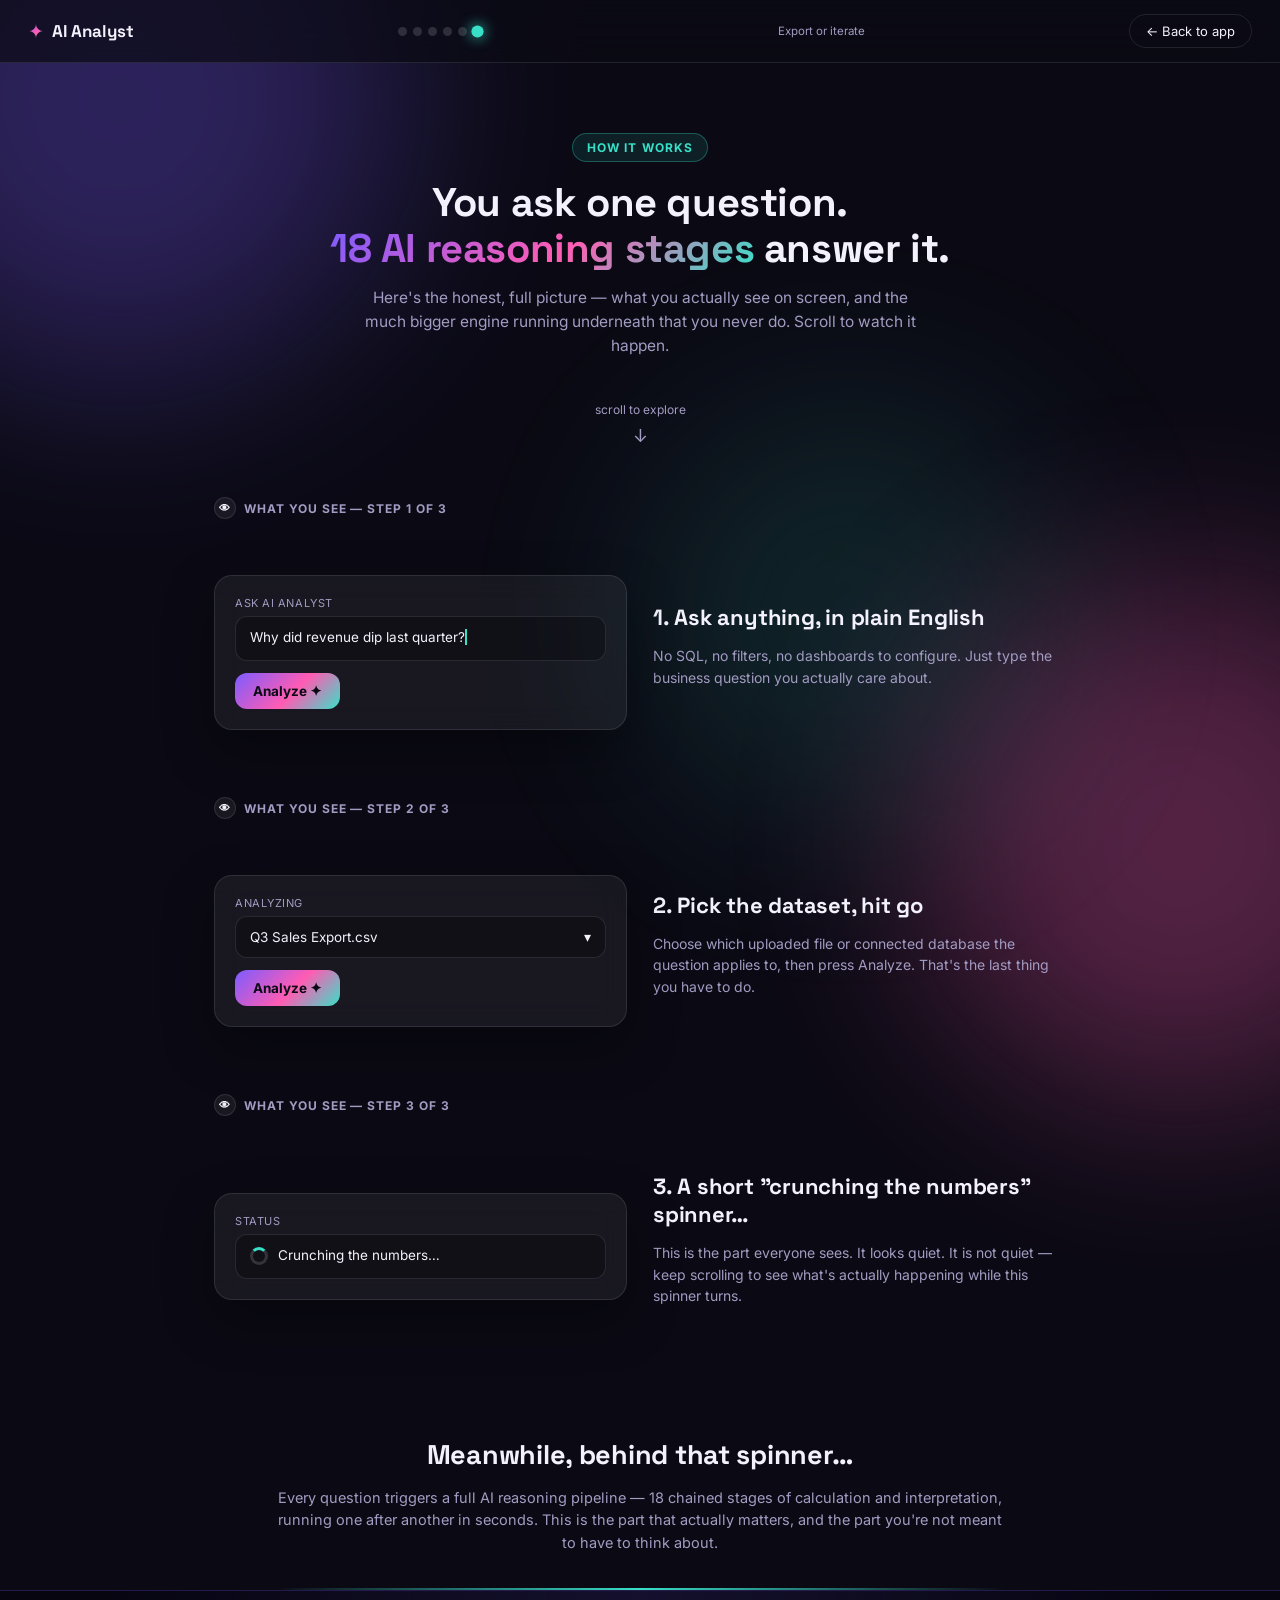
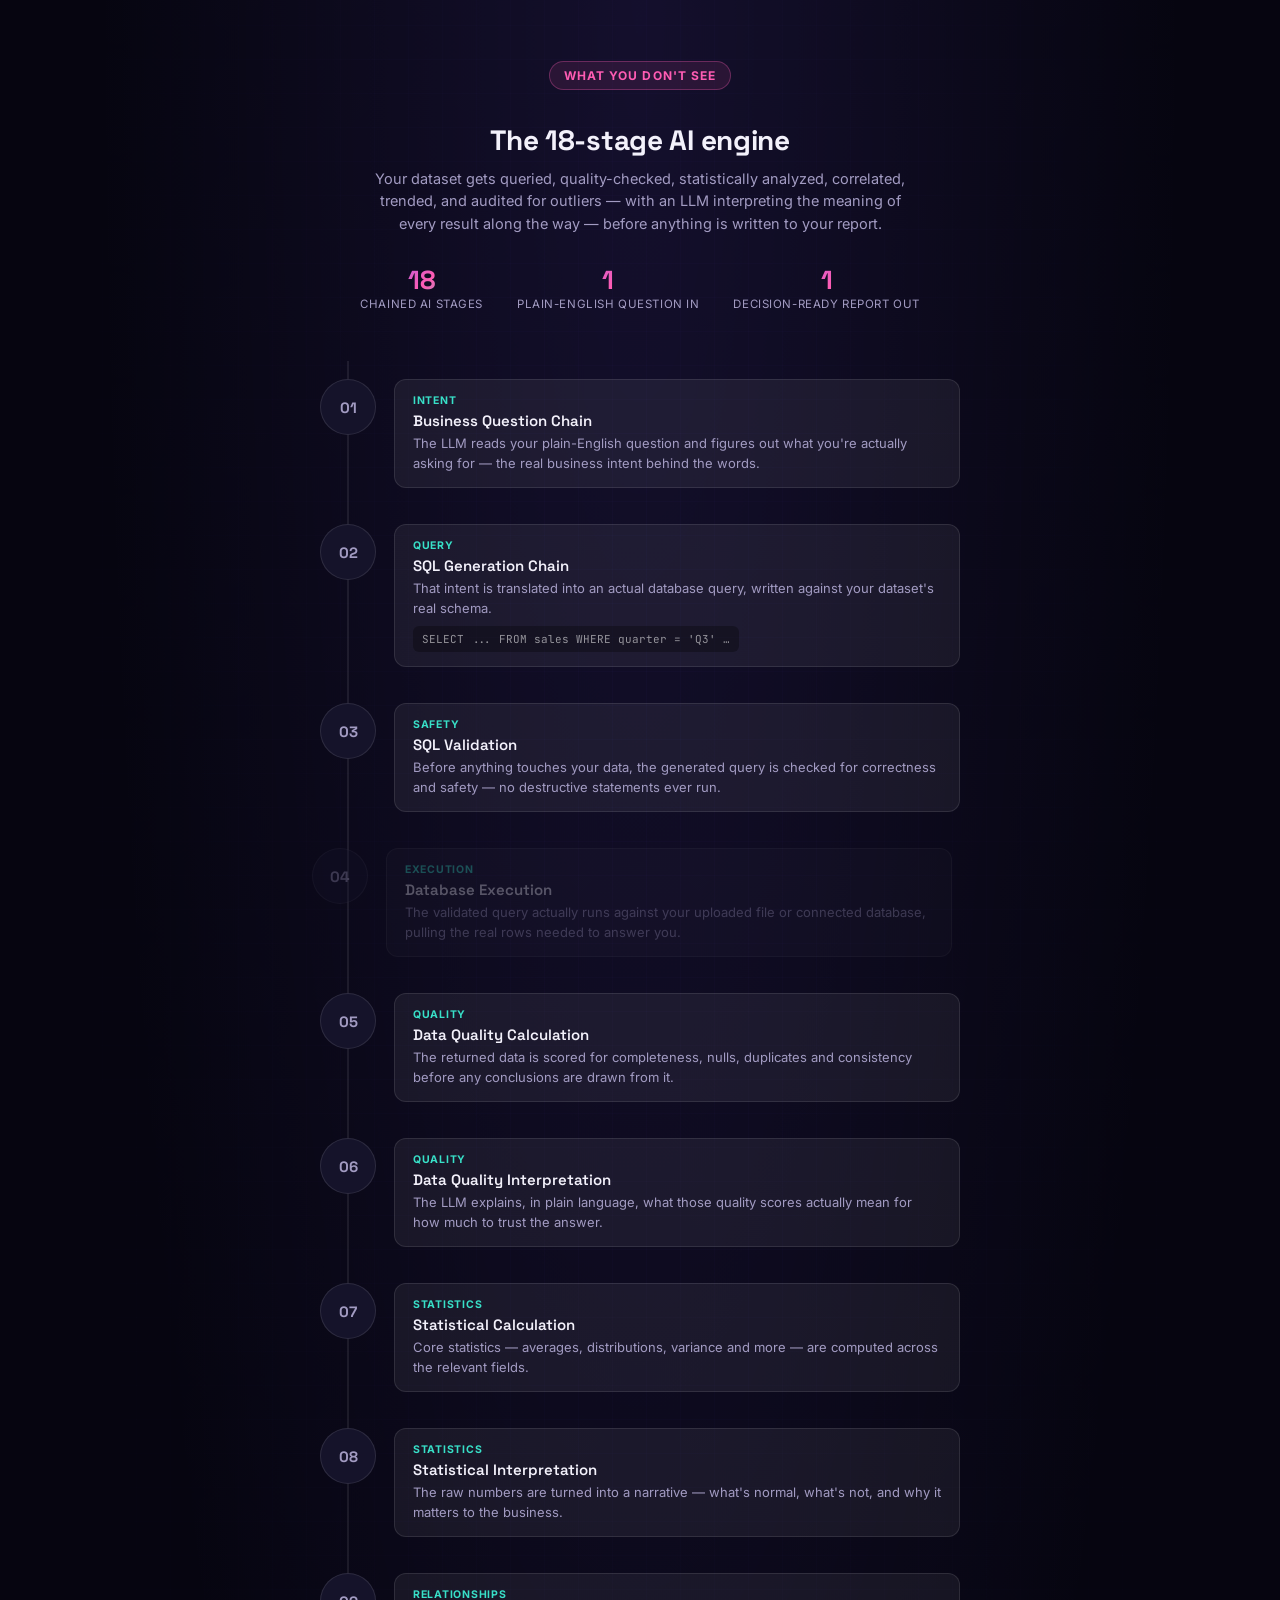
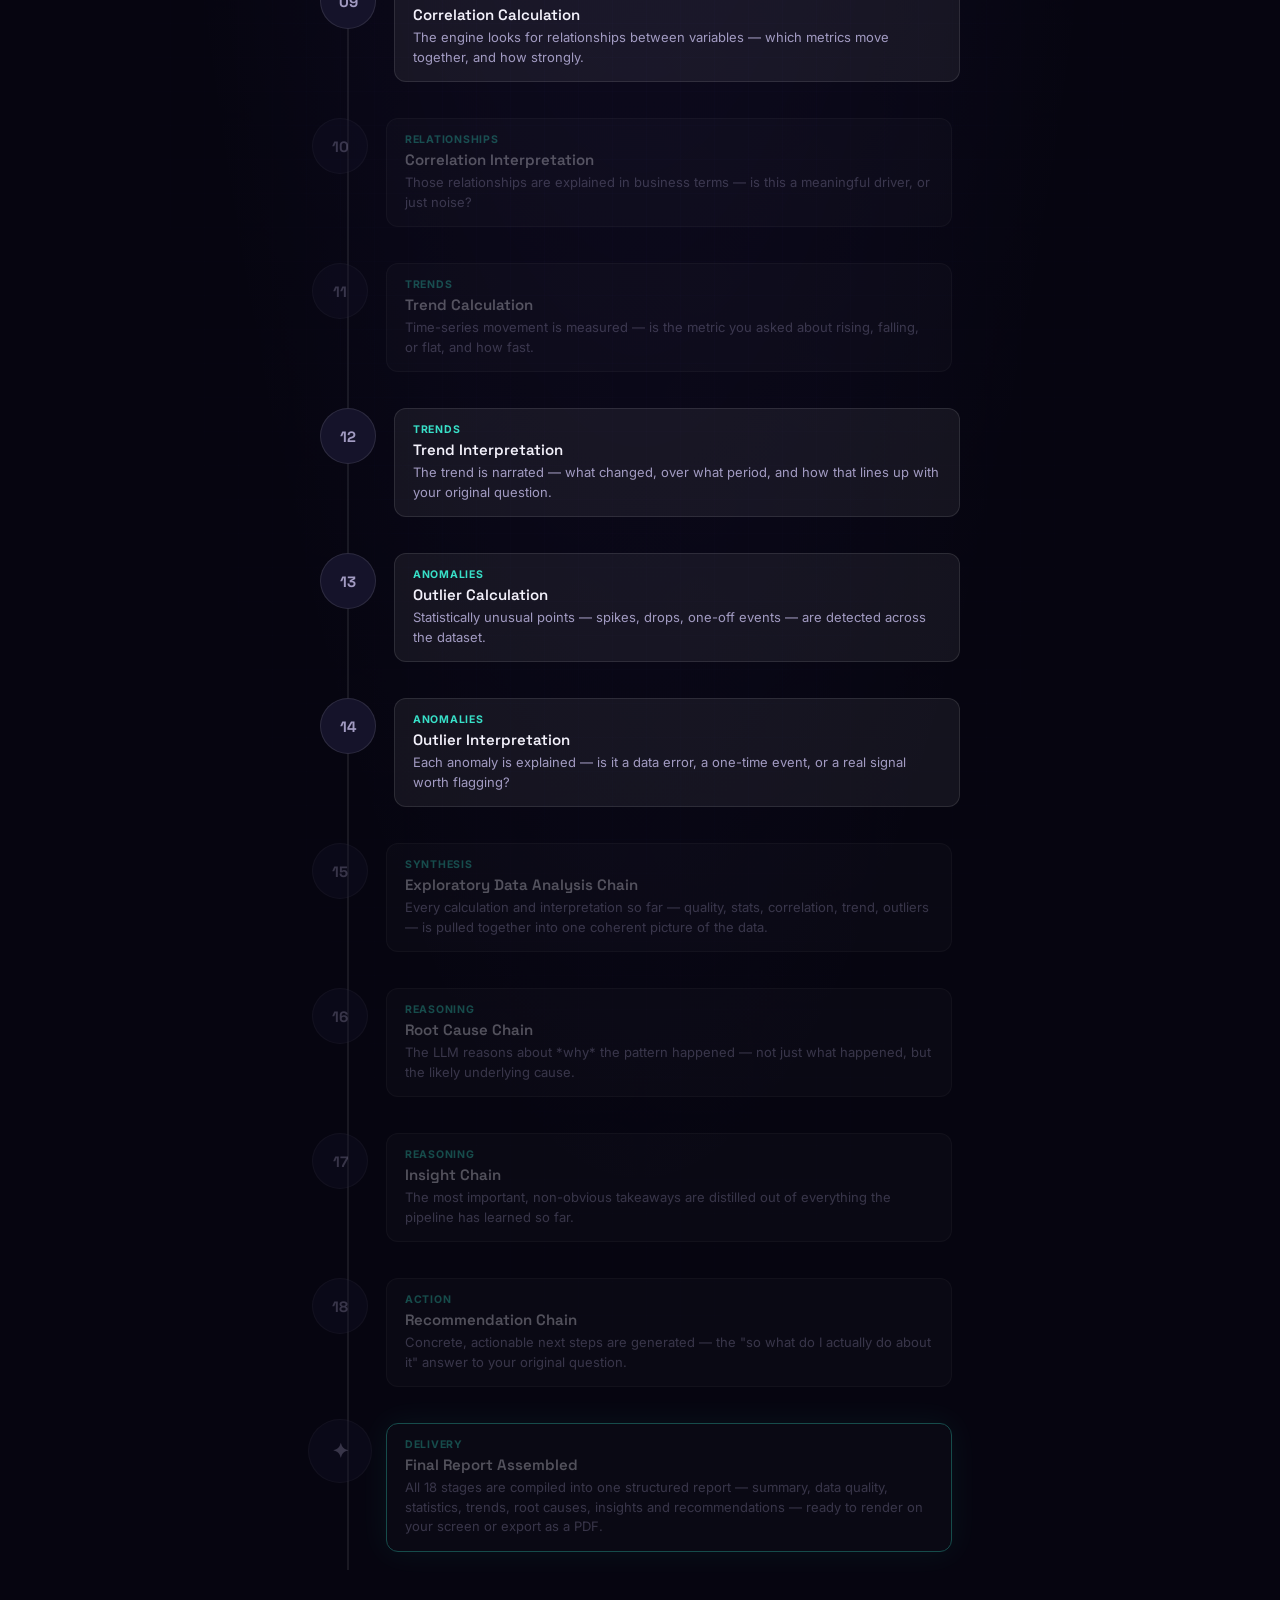
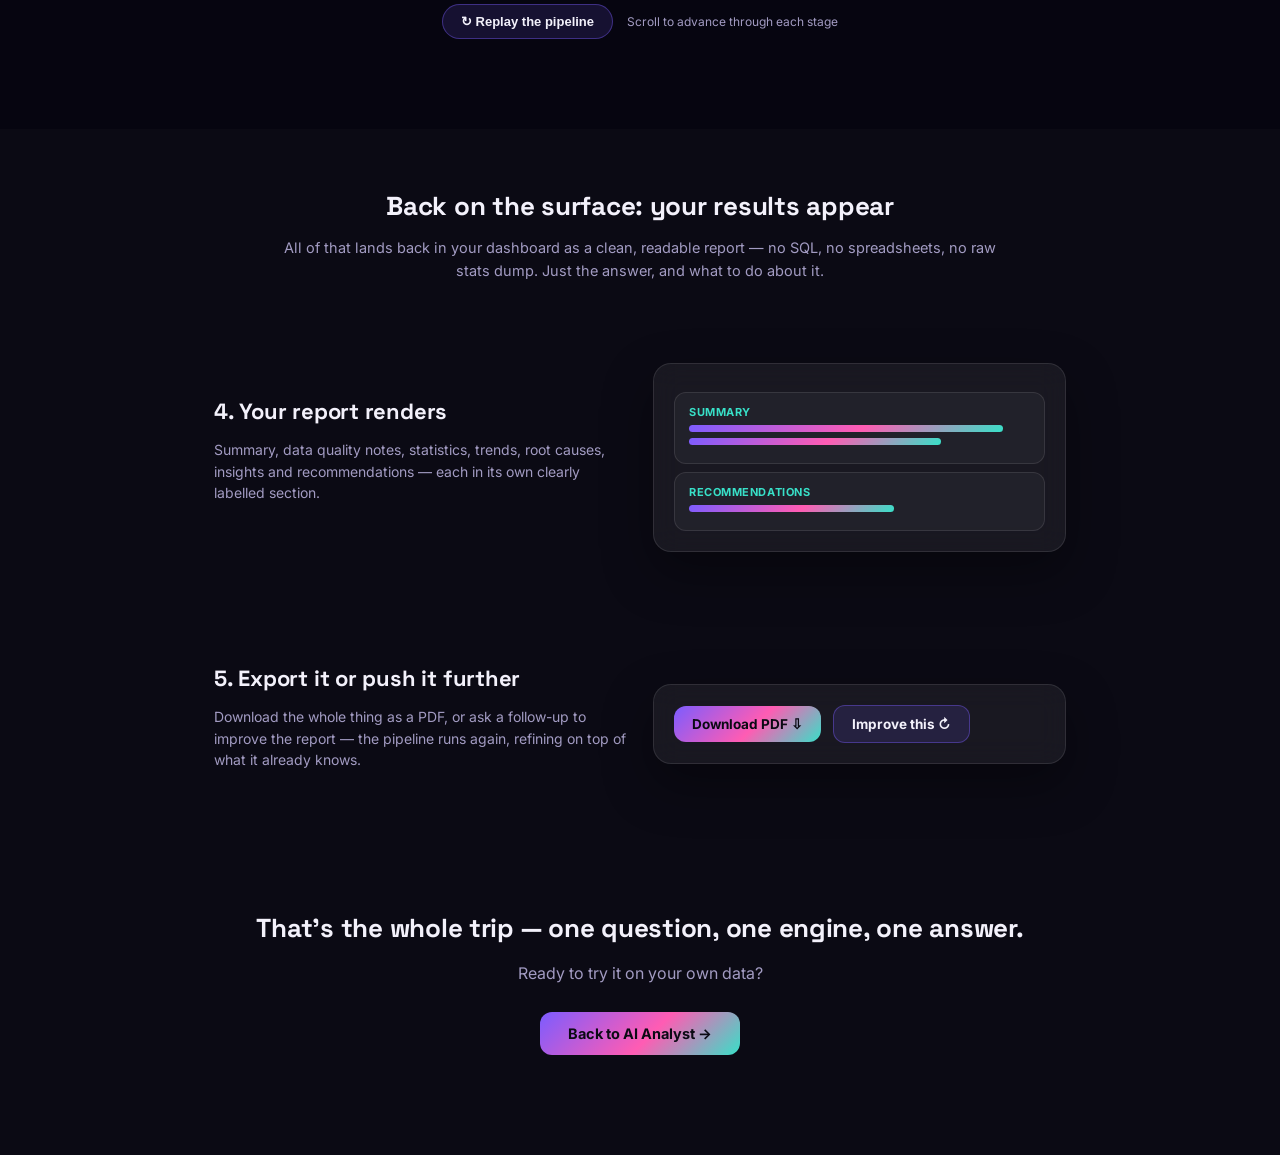
==== Frontend/how-it-works.html @ 7d9a3b20 "new" ====
<!doctype html>
<html lang="en">
<head>
<meta charset="utf-8" />
<meta name="viewport" content="width=device-width, initial-scale=1" />
<title>How AI Analyst works — behind the curtain</title>
<link rel="preconnect" href="https://fonts.googleapis.com">
<link href="https://fonts.googleapis.com/css2?family=Space+Grotesk:wght@500;600;700&family=Inter:wght@400;500;600;700&family=JetBrains+Mono:wght@400;500&display=swap" rel="stylesheet">
<style>
:root {
  --bg: #0b0a14;
  --panel: rgba(255, 255, 255, 0.06);
  --panel-solid: #15132a;
  --border: rgba(255, 255, 255, 0.10);
  --text: #f3f1fb;
  --muted: #a29bc2;
  --accent: #7c5cff;
  --accent-2: #ff5cb3;
  --accent-3: #38e0c8;
  --gradient: linear-gradient(135deg, #7c5cff 0%, #ff5cb3 55%, #38e0c8 100%);
  --radius: 18px;
  --radius-sm: 12px;
  --font-display: "Space Grotesk", "Inter", sans-serif;
  --font-body: "Inter", -apple-system, BlinkMacSystemFont, sans-serif;
  --font-mono: "JetBrains Mono", monospace;
}
* { box-sizing: border-box; }
html { scroll-behavior: smooth; }
body {
  margin: 0;
  background: var(--bg);
  color: var(--text);
  font-family: var(--font-body);
  position: relative;
  overflow-x: hidden;
}
h1, h2, h3 { font-family: var(--font-display); letter-spacing: -0.01em; margin: 0; }
p { line-height: 1.55; }
a { color: inherit; }

/* ambient blobs */
.blob { position: fixed; border-radius: 50%; filter: blur(100px); opacity: .3; z-index: 0; pointer-events: none; }
.blob-1 { width: 560px; height: 560px; background: #7c5cff; top: -180px; left: -160px; }
.blob-2 { width: 520px; height: 520px; background: #ff5cb3; bottom: -200px; right: -160px; }
.blob-3 { width: 420px; height: 420px; background: #38e0c8; top: 45%; left: 50%; opacity: .12; }

/* ── top bar ── */
.topbar {
  position: sticky; top: 0; z-index: 50;
  display: flex; align-items: center; justify-content: space-between;
  padding: 14px 28px;
  background: rgba(11,10,20,0.7);
  backdrop-filter: blur(18px); -webkit-backdrop-filter: blur(18px);
  border-bottom: 1px solid var(--border);
}
.brand { display: flex; align-items: center; gap: 8px; }
.brand-mark { font-size: 19px; background: var(--gradient); -webkit-background-clip: text; background-clip: text; color: transparent; }
.brand-name { font-family: var(--font-display); font-weight: 700; font-size: 17px; }
.back-btn {
  background: transparent; border: 1px solid var(--border); color: var(--text);
  border-radius: 999px; padding: 8px 16px; font-size: 13px; cursor: pointer;
  text-decoration: none; transition: border-color .15s ease, transform .15s ease;
}
.back-btn:hover { border-color: var(--accent); transform: translateX(-2px); }

/* journey tracker */
.tracker { display: flex; align-items: center; gap: 6px; }
.tracker .tstop {
  width: 9px; height: 9px; border-radius: 50%;
  background: rgba(255,255,255,0.14);
  transition: background .3s ease, transform .3s ease, box-shadow .3s ease;
}
.tracker .tstop.active { background: var(--accent-3); transform: scale(1.35); box-shadow: 0 0 10px var(--accent-3); }
.tracker-label { font-size: 11.5px; color: var(--muted); min-width: 118px; text-align: right; }
@media (max-width: 760px) { .tracker-label { display: none; } }

/* ── hero ── */
.hero { max-width: 780px; margin: 0 auto; padding: 70px 24px 40px; text-align: center; position: relative; z-index: 1; }
.eyebrow {
  display: inline-block; font-size: 12px; font-weight: 700; letter-spacing: .09em; text-transform: uppercase;
  color: var(--accent-3); background: rgba(56,224,200,0.1); border: 1px solid rgba(56,224,200,0.3);
  padding: 6px 14px; border-radius: 999px; margin-bottom: 18px;
}
.hero h1 { font-size: 40px; line-height: 1.15; margin-bottom: 14px; }
.hero h1 span { background: var(--gradient); -webkit-background-clip: text; background-clip: text; color: transparent; }
.hero p { color: var(--muted); font-size: 15.5px; max-width: 560px; margin: 0 auto; }
.scroll-cue { margin-top: 44px; color: var(--muted); font-size: 12px; display: flex; flex-direction: column; align-items: center; gap: 8px; }
.scroll-cue .arrow { animation: bob 1.6s ease-in-out infinite; font-size: 18px; }
@keyframes bob { 0%,100%{transform:translateY(0);} 50%{transform:translateY(7px);} }

.section-wrap { max-width: 900px; margin: 0 auto; padding: 10px 24px; position: relative; z-index: 1; }

/* ── phase label ── */
.phase-tag {
  display: inline-flex; align-items: center; gap: 8px; font-size: 12px; font-weight: 700;
  text-transform: uppercase; letter-spacing: .08em; color: var(--muted); margin-bottom: 10px;
}
.phase-tag .n {
  width: 22px; height: 22px; border-radius: 50%; background: var(--panel); border: 1px solid var(--border);
  display: flex; align-items: center; justify-content: center; font-size: 11px; color: var(--text);
}

/* ── surface (front-end) step cards ── */
.fe-step {
  display: grid; grid-template-columns: 1fr 1fr; gap: 26px; align-items: center;
  padding: 46px 0;
  opacity: 0; transform: translateY(26px);
  transition: opacity .7s ease, transform .7s ease;
}
.fe-step.visible { opacity: 1; transform: translateY(0); }
.fe-step:nth-child(even) { direction: rtl; }
.fe-step:nth-child(even) > * { direction: ltr; }
.fe-copy h3 { font-size: 22px; margin-bottom: 8px; }
.fe-copy p { color: var(--muted); font-size: 14px; }
.fe-mock {
  background: var(--panel); border: 1px solid var(--border); border-radius: var(--radius);
  padding: 20px; backdrop-filter: blur(14px);
  box-shadow: 0 20px 50px rgba(0,0,0,0.35);
}
.fe-mock .fake-label { font-size: 11px; color: var(--muted); margin-bottom: 6px; text-transform: uppercase; letter-spacing: .05em; }
.fe-mock .fake-input {
  background: rgba(0,0,0,0.28); border: 1px solid var(--border); border-radius: var(--radius-sm);
  padding: 12px 14px; font-size: 13.5px; color: var(--text); min-height: 20px;
}
.fe-mock .fake-btn {
  margin-top: 12px; display: inline-block; background: var(--gradient); color: #0b0a14;
  font-weight: 700; font-size: 13.5px; padding: 10px 18px; border-radius: var(--radius-sm);
}
.typewriter { border-right: 2px solid var(--accent-3); white-space: nowrap; overflow: hidden; display: inline-block; }
.fe-mock .fake-select { background: rgba(0,0,0,0.28); border: 1px solid var(--border); border-radius: var(--radius-sm); padding: 12px 14px; font-size: 13.5px; display:flex; justify-content:space-between; }
.fe-mock .fake-spinner { width: 18px; height: 18px; border-radius: 50%; border: 3px solid rgba(255,255,255,.15); border-top-color: var(--accent-3); animation: spin .8s linear infinite; display:inline-block; vertical-align:middle; margin-right:10px; }
@keyframes spin { to { transform: rotate(360deg); } }
.fe-mock .fake-result { background: rgba(255,255,255,0.04); border: 1px solid var(--border); border-radius: var(--radius-sm); padding: 12px 14px; margin-top: 8px; }
.fe-mock .fake-result h4 { margin:0 0 6px; font-size: 11px; color: var(--accent-3); text-transform: uppercase; letter-spacing: .05em; }
.fe-mock .bar { height: 7px; border-radius: 4px; background: var(--gradient); margin: 6px 0; }

/* ── divider into the engine room ── */
.plunge {
  max-width: 780px; margin: 60px auto 0; text-align: center; padding: 0 24px;
  opacity: 0; transform: translateY(20px); transition: opacity .8s ease, transform .8s ease;
}
.plunge.visible { opacity: 1; transform: translateY(0); }
.plunge h2 { font-size: 27px; margin-bottom: 10px; }
.plunge p { color: var(--muted); font-size: 14.5px; }
.waterline {
  height: 2px; margin: 34px auto 0; max-width: 900px;
  background: linear-gradient(90deg, transparent, var(--accent-3), transparent);
  position: relative;
}
.waterline::after {
  content: "⌄"; position: absolute; left: 50%; top: -11px; transform: translateX(-50%);
  color: var(--accent-3); font-size: 20px;
}

/* ── engine room ── */
.engine-room {
  position: relative; z-index: 1;
  background: radial-gradient(ellipse at 50% 0%, rgba(124,92,255,0.12), transparent 60%), #060510;
  border-top: 1px solid rgba(124,92,255,0.25);
  padding: 70px 24px 90px;
}
.engine-room::before {
  content: ""; position: absolute; inset: 0; opacity: .35; pointer-events: none;
  background-image: linear-gradient(rgba(124,92,255,0.07) 1px, transparent 1px), linear-gradient(90deg, rgba(124,92,255,0.07) 1px, transparent 1px);
  background-size: 34px 34px;
  mask-image: radial-gradient(ellipse at 50% 20%, black, transparent 75%);
}
.engine-head { max-width: 720px; margin: 0 auto 50px; text-align: center; position: relative; }
.engine-head .eyebrow { color: var(--accent-2); background: rgba(255,92,179,0.1); border-color: rgba(255,92,179,0.3); }
.engine-head h2 { font-size: 28px; margin: 14px 0 10px; }
.engine-head p { color: var(--muted); font-size: 14.5px; max-width: 540px; margin: 0 auto; }
.stat-row { display:flex; justify-content:center; gap: 34px; margin-top: 28px; flex-wrap: wrap; }
.stat { text-align: center; }
.stat .num { font-family: var(--font-display); font-size: 26px; font-weight: 700; background: var(--gradient); -webkit-background-clip:text; background-clip:text; color:transparent; }
.stat .lbl { font-size: 11.5px; color: var(--muted); text-transform: uppercase; letter-spacing: .05em; }

/* pipeline */
.pipeline { max-width: 640px; margin: 0 auto; position: relative; }
.pipeline-track {
  position: absolute; left: 27px; top: 0; bottom: 0; width: 2px;
  background: rgba(255,255,255,0.08);
}
.pipeline-fill {
  position: absolute; left: 27px; top: 0; width: 2px; height: 0%;
  background: linear-gradient(180deg, var(--accent), var(--accent-2), var(--accent-3));
  transition: height .25s linear;
  box-shadow: 0 0 12px var(--accent);
}
.node {
  position: relative; display: grid; grid-template-columns: 56px 1fr; gap: 18px;
  padding: 18px 0; opacity: .32; transform: translateX(-8px);
  transition: opacity .5s ease, transform .5s ease;
}
.node.active, .node.done { opacity: 1; transform: translateX(0); }
.node-dot {
  width: 56px; height: 56px; border-radius: 50%;
  background: var(--panel-solid); border: 1px solid var(--border);
  display: flex; align-items: center; justify-content: center;
  font-family: var(--font-display); font-weight: 700; font-size: 15px; color: var(--muted);
  transition: background .4s ease, border-color .4s ease, box-shadow .4s ease, color .4s ease, transform .4s ease;
  z-index: 2;
}
.node.active .node-dot {
  background: var(--gradient); color: #0b0a14; border-color: transparent;
  box-shadow: 0 0 0 6px rgba(124,92,255,0.16), 0 0 26px rgba(124,92,255,0.55);
  transform: scale(1.08);
}
.node.done .node-dot { background: rgba(56,224,200,0.14); border-color: rgba(56,224,200,0.5); color: var(--accent-3); }
.node-body {
  background: var(--panel); border: 1px solid var(--border); border-radius: var(--radius-sm);
  padding: 14px 18px; transition: border-color .4s ease, background .4s ease;
}
.node.active .node-body { border-color: rgba(124,92,255,0.5); background: rgba(124,92,255,0.08); }
.node-kicker { font-size: 10.5px; color: var(--accent-3); text-transform: uppercase; letter-spacing: .07em; font-weight: 700; margin-bottom: 4px; }
.node-title { font-family: var(--font-display); font-weight: 600; font-size: 15px; margin-bottom: 4px; }
.node-desc { font-size: 13px; color: var(--muted); line-height: 1.5; }
.node-code {
  margin-top: 8px; font-family: var(--font-mono); font-size: 11px; color: rgba(255,255,255,0.55);
  background: rgba(0,0,0,0.3); border-radius: 6px; padding: 6px 9px; display: inline-block;
}
.node.final .node-dot { width: 64px; height: 64px; margin: -4px; font-size: 20px; }
.node.final .node-body { border-color: var(--accent-3); box-shadow: 0 0 30px rgba(56,224,200,0.2); }

/* controls */
.engine-controls {
  max-width: 640px; margin: 34px auto 0; display: flex; align-items: center; gap: 14px;
  justify-content: center; flex-wrap: wrap;
}
.ctrl-btn {
  background: rgba(124,92,255,0.14); border: 1px solid rgba(124,92,255,0.4); color: var(--text);
  border-radius: 999px; padding: 9px 18px; font-size: 13px; font-weight: 600; cursor: pointer;
  transition: background .15s ease;
}
.ctrl-btn:hover { background: rgba(124,92,255,0.24); }
.ctrl-note { font-size: 12px; color: var(--muted); }

/* resurface */
.resurface { max-width: 780px; margin: 0 auto; text-align: center; padding: 60px 24px 10px; opacity: 0; transform: translateY(20px); transition: opacity .8s ease, transform .8s ease; }
.resurface.visible { opacity: 1; transform: translateY(0); }
.resurface h2 { font-size: 26px; margin-bottom: 10px; }
.resurface p { color: var(--muted); font-size: 14.5px; }

/* footer CTA */
.final-cta { text-align: center; padding: 70px 24px 100px; position: relative; z-index: 1; }
.final-cta h2 { font-size: 26px; margin-bottom: 10px; }
.final-cta p { color: var(--muted); margin-bottom: 26px; }
.cta-btn {
  display: inline-block; background: var(--gradient); color: #0b0a14; font-weight: 700;
  font-size: 14.5px; padding: 13px 28px; border-radius: var(--radius-sm); text-decoration: none;
  transition: transform .15s ease, filter .15s ease;
}
.cta-btn:hover { transform: translateY(-2px); filter: brightness(1.08); }

@media (max-width: 700px) {
  .fe-step { grid-template-columns: 1fr; }
  .fe-step:nth-child(even) { direction: ltr; }
  .hero h1 { font-size: 30px; }
}
</style>
</head>
<body>

<div class="blob blob-1"></div>
<div class="blob blob-2"></div>
<div class="blob blob-3"></div>

<div class="topbar">
  <div class="brand">
    <span class="brand-mark">✦</span>
    <span class="brand-name">AI Analyst</span>
  </div>
  <div class="tracker" id="tracker">
    <div class="tstop" data-phase="0"></div>
    <div class="tstop" data-phase="1"></div>
    <div class="tstop" data-phase="2"></div>
    <div class="tstop" data-phase="3"></div>
    <div class="tstop" data-phase="4"></div>
    <div class="tstop" data-phase="5"></div>
  </div>
  <span class="tracker-label" id="tracker-label">You ask a question</span>
  <a href="index.html" class="back-btn">← Back to app</a>
</div>

<!-- ───────────── HERO ───────────── -->
<div class="hero">
  <span class="eyebrow">How it works</span>
  <h1>You ask one question.<br><span>18 AI reasoning stages</span> answer it.</h1>
  <p>Here's the honest, full picture — what you actually see on screen, and the much bigger engine running underneath that you never do. Scroll to watch it happen.</p>
  <div class="scroll-cue"><span>scroll to explore</span><span class="arrow">↓</span></div>
</div>

<!-- ───────────── SURFACE: WHAT YOU SEE ───────────── -->
<div class="section-wrap" data-phase-section="0">
  <div class="phase-tag"><span class="n">👁</span> What you see — step 1 of 3</div>
  <div class="fe-step" data-phase="0">
    <div class="fe-copy">
      <h3>1. Ask anything, in plain English</h3>
      <p>No SQL, no filters, no dashboards to configure. Just type the business question you actually care about.</p>
    </div>
    <div class="fe-mock">
      <div class="fake-label">Ask AI Analyst</div>
      <div class="fake-input"><span class="typewriter" id="tw">Why did revenue dip last quarter?</span></div>
      <span class="fake-btn">Analyze ✦</span>
    </div>
  </div>
</div>

<div class="section-wrap" data-phase-section="1">
  <div class="phase-tag"><span class="n">👁</span> What you see — step 2 of 3</div>
  <div class="fe-step" data-phase="1">
    <div class="fe-copy">
      <h3>2. Pick the dataset, hit go</h3>
      <p>Choose which uploaded file or connected database the question applies to, then press Analyze. That's the last thing you have to do.</p>
    </div>
    <div class="fe-mock">
      <div class="fake-label">Analyzing</div>
      <div class="fake-select"><span>Q3 Sales Export.csv</span><span>▾</span></div>
      <span class="fake-btn">Analyze ✦</span>
    </div>
  </div>
</div>

<div class="section-wrap" data-phase-section="2">
  <div class="phase-tag"><span class="n">👁</span> What you see — step 3 of 3</div>
  <div class="fe-step" data-phase="2">
    <div class="fe-copy">
      <h3>3. A short "crunching the numbers" spinner…</h3>
      <p>This is the part everyone sees. It looks quiet. It is not quiet — keep scrolling to see what's actually happening while this spinner turns.</p>
    </div>
    <div class="fe-mock">
      <div class="fake-label">Status</div>
      <div class="fake-input"><span class="fake-spinner"></span>Crunching the numbers…</div>
    </div>
  </div>
</div>

<!-- ───────────── PLUNGE ───────────── -->
<div class="plunge" data-phase-section="3" id="plunge">
  <h2>Meanwhile, behind that spinner…</h2>
  <p>Every question triggers a full AI reasoning pipeline — 18 chained stages of calculation and interpretation, running one after another in seconds. This is the part that actually matters, and the part you're not meant to have to think about.</p>
  <div class="waterline"></div>
</div>

<!-- ───────────── ENGINE ROOM ───────────── -->
<div class="engine-room">
  <div class="engine-head">
    <span class="eyebrow">What you don't see</span>
    <h2>The 18-stage AI engine</h2>
    <p>Your dataset gets queried, quality-checked, statistically analyzed, correlated, trended, and audited for outliers — with an LLM interpreting the meaning of every result along the way — before anything is written to your report.</p>
    <div class="stat-row">
      <div class="stat"><div class="num">18</div><div class="lbl">chained AI stages</div></div>
      <div class="stat"><div class="num">1</div><div class="lbl">plain-English question in</div></div>
      <div class="stat"><div class="num">1</div><div class="lbl">decision-ready report out</div></div>
    </div>
  </div>

  <div class="pipeline" id="pipeline">
    <div class="pipeline-track"></div>
    <div class="pipeline-fill" id="pipeline-fill"></div>

    <div class="node" data-i="1"><div class="node-dot">01</div><div class="node-body">
      <div class="node-kicker">Intent</div><div class="node-title">Business Question Chain</div>
      <div class="node-desc">The LLM reads your plain-English question and figures out what you're actually asking for — the real business intent behind the words.</div>
    </div></div>

    <div class="node" data-i="2"><div class="node-dot">02</div><div class="node-body">
      <div class="node-kicker">Query</div><div class="node-title">SQL Generation Chain</div>
      <div class="node-desc">That intent is translated into an actual database query, written against your dataset's real schema.</div>
      <div class="node-code">SELECT ... FROM sales WHERE quarter = 'Q3' …</div>
    </div></div>

    <div class="node" data-i="3"><div class="node-dot">03</div><div class="node-body">
      <div class="node-kicker">Safety</div><div class="node-title">SQL Validation</div>
      <div class="node-desc">Before anything touches your data, the generated query is checked for correctness and safety — no destructive statements ever run.</div>
    </div></div>

    <div class="node" data-i="4"><div class="node-dot">04</div><div class="node-body">
      <div class="node-kicker">Execution</div><div class="node-title">Database Execution</div>
      <div class="node-desc">The validated query actually runs against your uploaded file or connected database, pulling the real rows needed to answer you.</div>
    </div></div>

    <div class="node" data-i="5"><div class="node-dot">05</div><div class="node-body">
      <div class="node-kicker">Quality</div><div class="node-title">Data Quality Calculation</div>
      <div class="node-desc">The returned data is scored for completeness, nulls, duplicates and consistency before any conclusions are drawn from it.</div>
    </div></div>

    <div class="node" data-i="6"><div class="node-dot">06</div><div class="node-body">
      <div class="node-kicker">Quality</div><div class="node-title">Data Quality Interpretation</div>
      <div class="node-desc">The LLM explains, in plain language, what those quality scores actually mean for how much to trust the answer.</div>
    </div></div>

    <div class="node" data-i="7"><div class="node-dot">07</div><div class="node-body">
      <div class="node-kicker">Statistics</div><div class="node-title">Statistical Calculation</div>
      <div class="node-desc">Core statistics — averages, distributions, variance and more — are computed across the relevant fields.</div>
    </div></div>

    <div class="node" data-i="8"><div class="node-dot">08</div><div class="node-body">
      <div class="node-kicker">Statistics</div><div class="node-title">Statistical Interpretation</div>
      <div class="node-desc">The raw numbers are turned into a narrative — what's normal, what's not, and why it matters to the business.</div>
    </div></div>

    <div class="node" data-i="9"><div class="node-dot">09</div><div class="node-body">
      <div class="node-kicker">Relationships</div><div class="node-title">Correlation Calculation</div>
      <div class="node-desc">The engine looks for relationships between variables — which metrics move together, and how strongly.</div>
    </div></div>

    <div class="node" data-i="10"><div class="node-dot">10</div><div class="node-body">
      <div class="node-kicker">Relationships</div><div class="node-title">Correlation Interpretation</div>
      <div class="node-desc">Those relationships are explained in business terms — is this a meaningful driver, or just noise?</div>
    </div></div>

    <div class="node" data-i="11"><div class="node-dot">11</div><div class="node-body">
      <div class="node-kicker">Trends</div><div class="node-title">Trend Calculation</div>
      <div class="node-desc">Time-series movement is measured — is the metric you asked about rising, falling, or flat, and how fast.</div>
    </div></div>

    <div class="node" data-i="12"><div class="node-dot">12</div><div class="node-body">
      <div class="node-kicker">Trends</div><div class="node-title">Trend Interpretation</div>
      <div class="node-desc">The trend is narrated — what changed, over what period, and how that lines up with your original question.</div>
    </div></div>

    <div class="node" data-i="13"><div class="node-dot">13</div><div class="node-body">
      <div class="node-kicker">Anomalies</div><div class="node-title">Outlier Calculation</div>
      <div class="node-desc">Statistically unusual points — spikes, drops, one-off events — are detected across the dataset.</div>
    </div></div>

    <div class="node" data-i="14"><div class="node-dot">14</div><div class="node-body">
      <div class="node-kicker">Anomalies</div><div class="node-title">Outlier Interpretation</div>
      <div class="node-desc">Each anomaly is explained — is it a data error, a one-time event, or a real signal worth flagging?</div>
    </div></div>

    <div class="node" data-i="15"><div class="node-dot">15</div><div class="node-body">
      <div class="node-kicker">Synthesis</div><div class="node-title">Exploratory Data Analysis Chain</div>
      <div class="node-desc">Every calculation and interpretation so far — quality, stats, correlation, trend, outliers — is pulled together into one coherent picture of the data.</div>
    </div></div>

    <div class="node" data-i="16"><div class="node-dot">16</div><div class="node-body">
      <div class="node-kicker">Reasoning</div><div class="node-title">Root Cause Chain</div>
      <div class="node-desc">The LLM reasons about *why* the pattern happened — not just what happened, but the likely underlying cause.</div>
    </div></div>

    <div class="node" data-i="17"><div class="node-dot">17</div><div class="node-body">
      <div class="node-kicker">Reasoning</div><div class="node-title">Insight Chain</div>
      <div class="node-desc">The most important, non-obvious takeaways are distilled out of everything the pipeline has learned so far.</div>
    </div></div>

    <div class="node" data-i="18"><div class="node-dot">18</div><div class="node-body">
      <div class="node-kicker">Action</div><div class="node-title">Recommendation Chain</div>
      <div class="node-desc">Concrete, actionable next steps are generated — the "so what do I actually do about it" answer to your original question.</div>
    </div></div>

    <div class="node final" data-i="19"><div class="node-dot">✦</div><div class="node-body">
      <div class="node-kicker">Delivery</div><div class="node-title">Final Report Assembled</div>
      <div class="node-desc">All 18 stages are compiled into one structured report — summary, data quality, statistics, trends, root causes, insights and recommendations — ready to render on your screen or export as a PDF.</div>
    </div></div>
  </div>

  <div class="engine-controls">
    <button class="ctrl-btn" id="replay-btn">↻ Replay the pipeline</button>
    <span class="ctrl-note" id="stage-note">Scroll to advance through each stage</span>
  </div>
</div>

<!-- ───────────── RESURFACE ───────────── -->
<div class="resurface" data-phase-section="4" id="resurface">
  <h2>Back on the surface: your results appear</h2>
  <p>All of that lands back in your dashboard as a clean, readable report — no SQL, no spreadsheets, no raw stats dump. Just the answer, and what to do about it.</p>
</div>

<div class="section-wrap" data-phase-section="4">
  <div class="fe-step" data-phase="4">
    <div class="fe-copy">
      <h3>4. Your report renders</h3>
      <p>Summary, data quality notes, statistics, trends, root causes, insights and recommendations — each in its own clearly labelled section.</p>
    </div>
    <div class="fe-mock">
      <div class="fake-result"><h4>Summary</h4><div class="bar" style="width:92%"></div><div class="bar" style="width:74%"></div></div>
      <div class="fake-result"><h4>Recommendations</h4><div class="bar" style="width:60%"></div></div>
    </div>
  </div>
</div>

<div class="section-wrap" data-phase-section="5">
  <div class="fe-step" data-phase="5">
    <div class="fe-copy">
      <h3>5. Export it or push it further</h3>
      <p>Download the whole thing as a PDF, or ask a follow-up to improve the report — the pipeline runs again, refining on top of what it already knows.</p>
    </div>
    <div class="fe-mock">
      <span class="fake-btn" style="margin-top:0;">Download PDF ⇩</span>
      <span class="fake-btn" style="margin-top:0; margin-left:8px; background:rgba(124,92,255,0.14); color:var(--text); border:1px solid rgba(124,92,255,0.4);">Improve this ↻</span>
    </div>
  </div>
</div>

<!-- ───────────── FINAL CTA ───────────── -->
<div class="final-cta">
  <h2>That's the whole trip — one question, one engine, one answer.</h2>
  <p>Ready to try it on your own data?</p>
  <a href="index.html" class="cta-btn">Back to AI Analyst →</a>
</div>

<script>
// ---------- typewriter on hero mock ----------
(function typewriter(){
  const el = document.getElementById('tw');
  const full = el.textContent;
  el.textContent = '';
  let i = 0;
  function tick(){
    if (i <= full.length){
      el.textContent = full.slice(0, i);
      i++;
      setTimeout(tick, 45);
    } else {
      setTimeout(() => { i = 0; tick(); }, 2200);
    }
  }
  tick();
})();

// ---------- fade-in on scroll for front-end steps & plunge/resurface ----------
const revealTargets = document.querySelectorAll('.fe-step, .plunge, .resurface');
const revealObserver = new IntersectionObserver((entries) => {
  entries.forEach(e => { if (e.isIntersecting) e.target.classList.add('visible'); });
}, { threshold: 0.25 });
revealTargets.forEach(t => revealObserver.observe(t));

// ---------- journey tracker (top bar dots) ----------
const phaseLabels = [
  'You ask a question',
  'You pick a dataset',
  'You hit Analyze',
  'The AI engine runs',
  'Your report appears',
  'Export or iterate'
];
const tstops = document.querySelectorAll('.tstop');
const trackerLabel = document.getElementById('tracker-label');
const phaseSections = document.querySelectorAll('[data-phase-section]');
const phaseObserver = new IntersectionObserver((entries) => {
  entries.forEach(e => {
    if (e.isIntersecting){
      const phase = +e.target.dataset.phaseSection;
      tstops.forEach(t => t.classList.toggle('active', +t.dataset.phase === phase));
      trackerLabel.textContent = phaseLabels[phase] || '';
    }
  });
}, { threshold: 0.5, rootMargin: '-40% 0px -40% 0px' });
phaseSections.forEach(s => phaseObserver.observe(s));

// ---------- pipeline: sequential activation driven by scroll ----------
const nodes = Array.from(document.querySelectorAll('.node'));
const pipelineFill = document.getElementById('pipeline-fill');
const stageNote = document.getElementById('stage-note');
const pipelineEl = document.getElementById('pipeline');

function updatePipeline(){
  const rect = pipelineEl.getBoundingClientRect();
  const vh = window.innerHeight;
  // progress: 0 when pipeline top hits bottom of viewport, 1 when pipeline bottom hits top of viewport
  const total = rect.height + vh * 0.6;
  const traveled = vh * 0.75 - rect.top;
  let progress = traveled / total;
  progress = Math.max(0, Math.min(1, progress));

  pipelineFill.style.height = (progress * 100) + '%';

  const activeIndex = Math.min(nodes.length - 1, Math.floor(progress * nodes.length));
  nodes.forEach((n, i) => {
    n.classList.remove('active', 'done');
    if (i < activeIndex) n.classList.add('done');
    else if (i === activeIndex && progress > 0.01) n.classList.add('active');
  });

  if (progress <= 0.01) {
    stageNote.textContent = 'Scroll to advance through each stage';
  } else if (progress >= 0.999) {
    stageNote.textContent = 'All 18 stages complete — report assembled ✦';
  } else {
    const n = nodes[activeIndex];
    const title = n.querySelector('.node-title')?.textContent || '';
    stageNote.textContent = `Running stage ${activeIndex + 1} of ${nodes.length} — ${title}`;
  }
}

let ticking = false;
window.addEventListener('scroll', () => {
  if (!ticking){
    window.requestAnimationFrame(() => { updatePipeline(); ticking = false; });
    ticking = true;
  }
});
window.addEventListener('resize', updatePipeline);
updatePipeline();

// ---------- replay button: smooth-scrolls back to top of engine room ----------
document.getElementById('replay-btn').addEventListener('click', () => {
  document.getElementById('plunge').scrollIntoView({ behavior: 'smooth', block: 'start' });
});
</script>
</body>
</html>
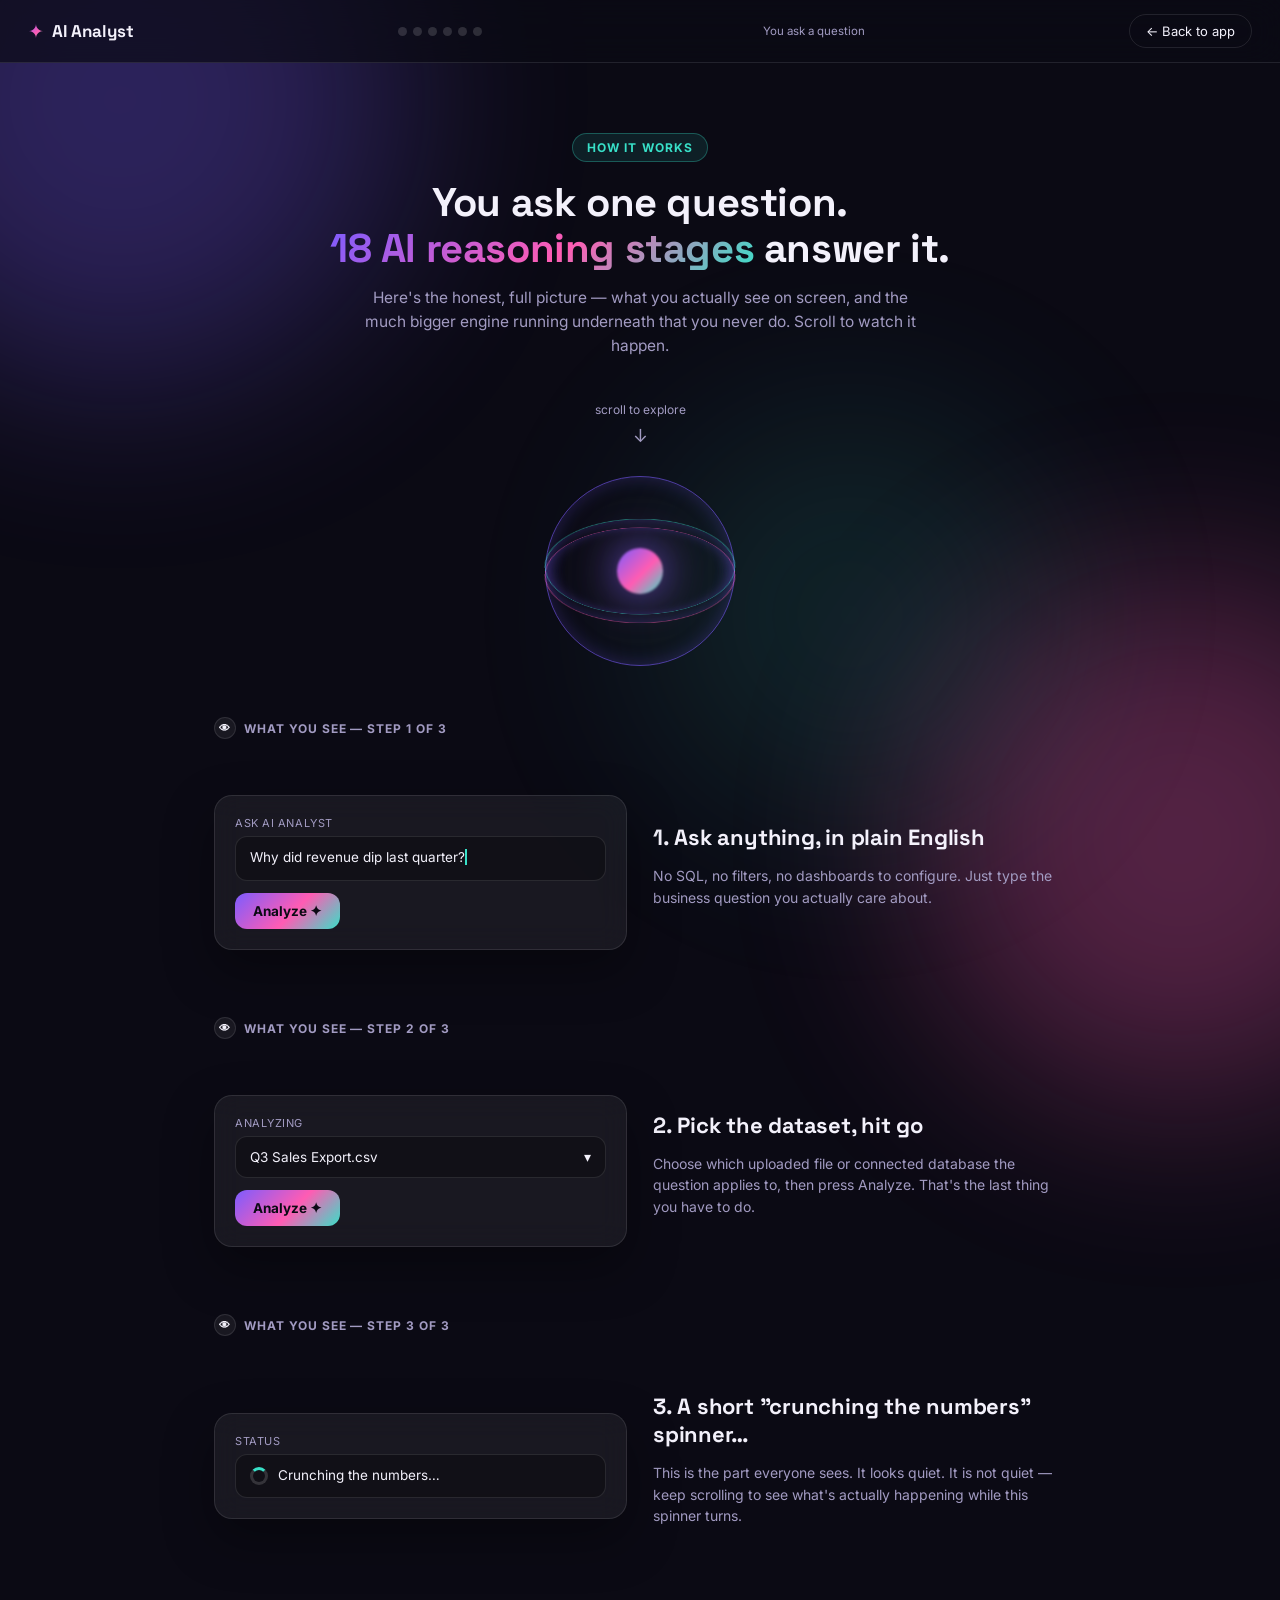
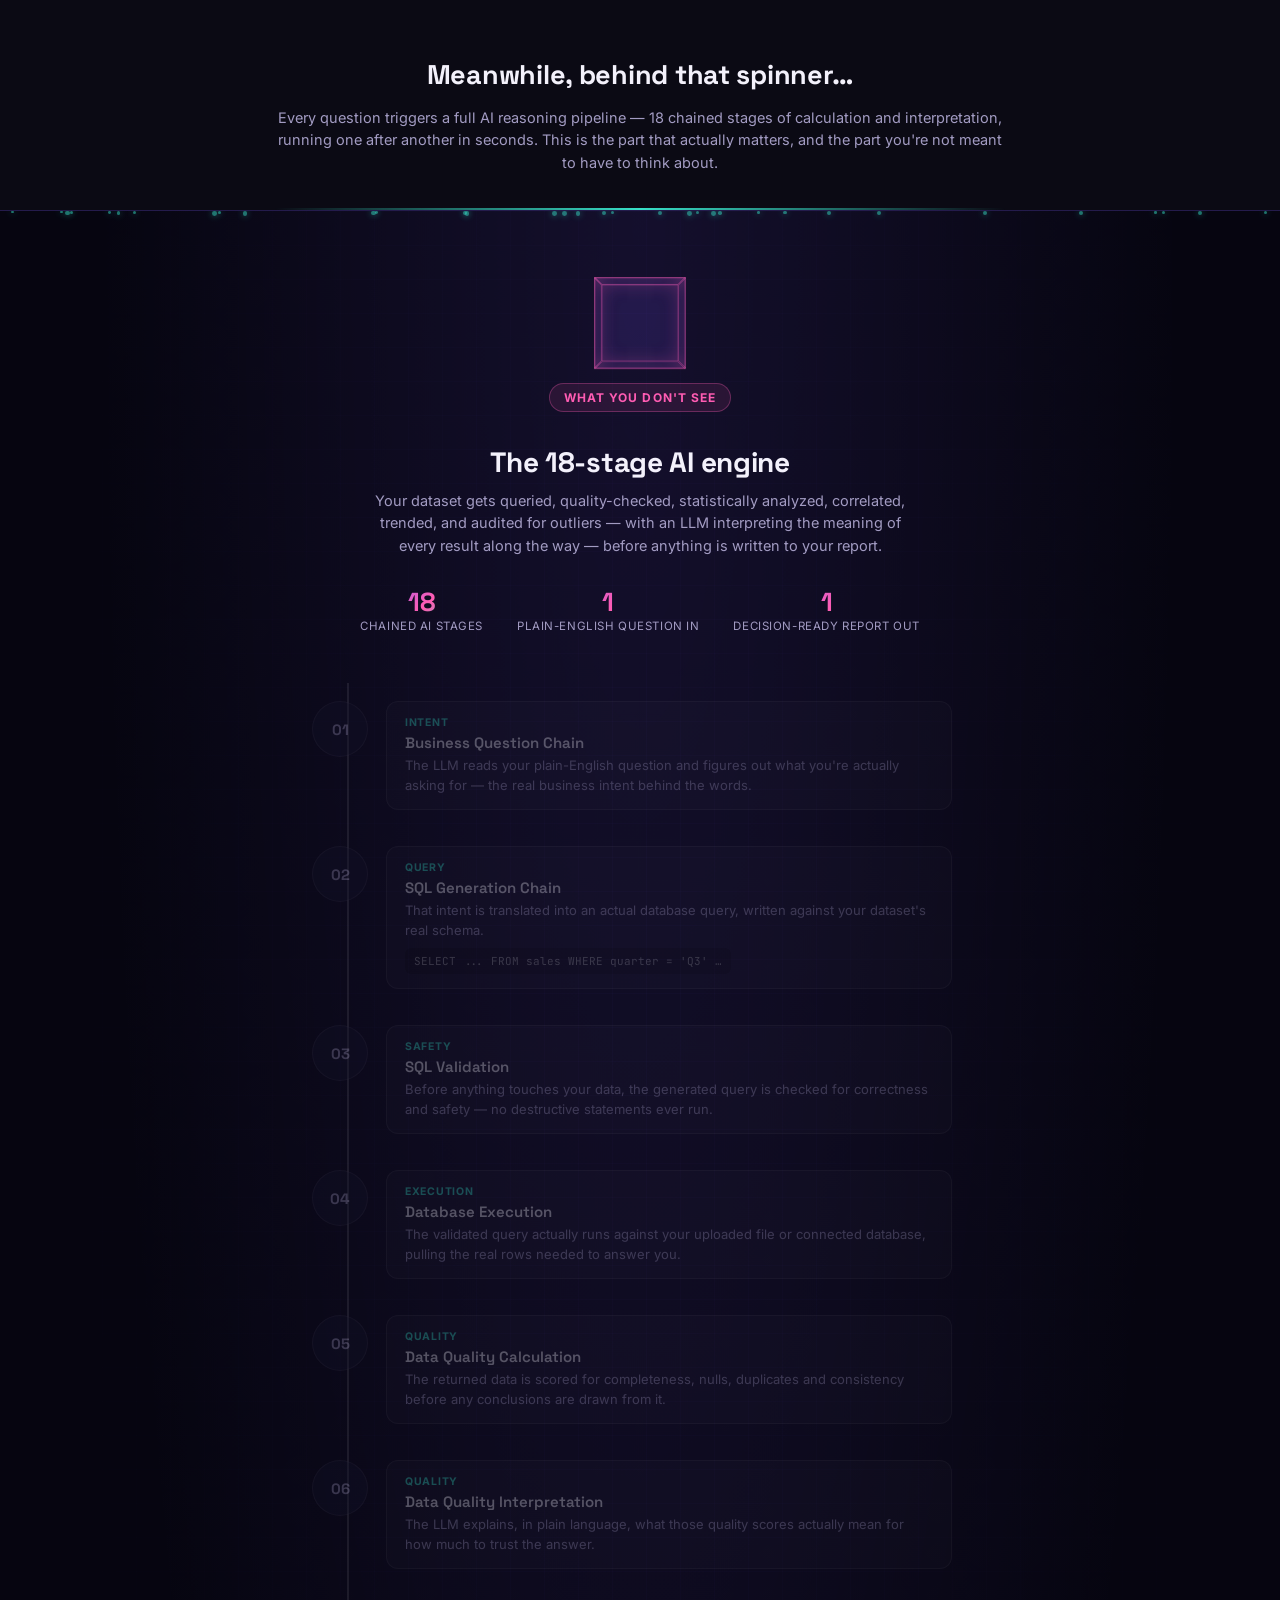
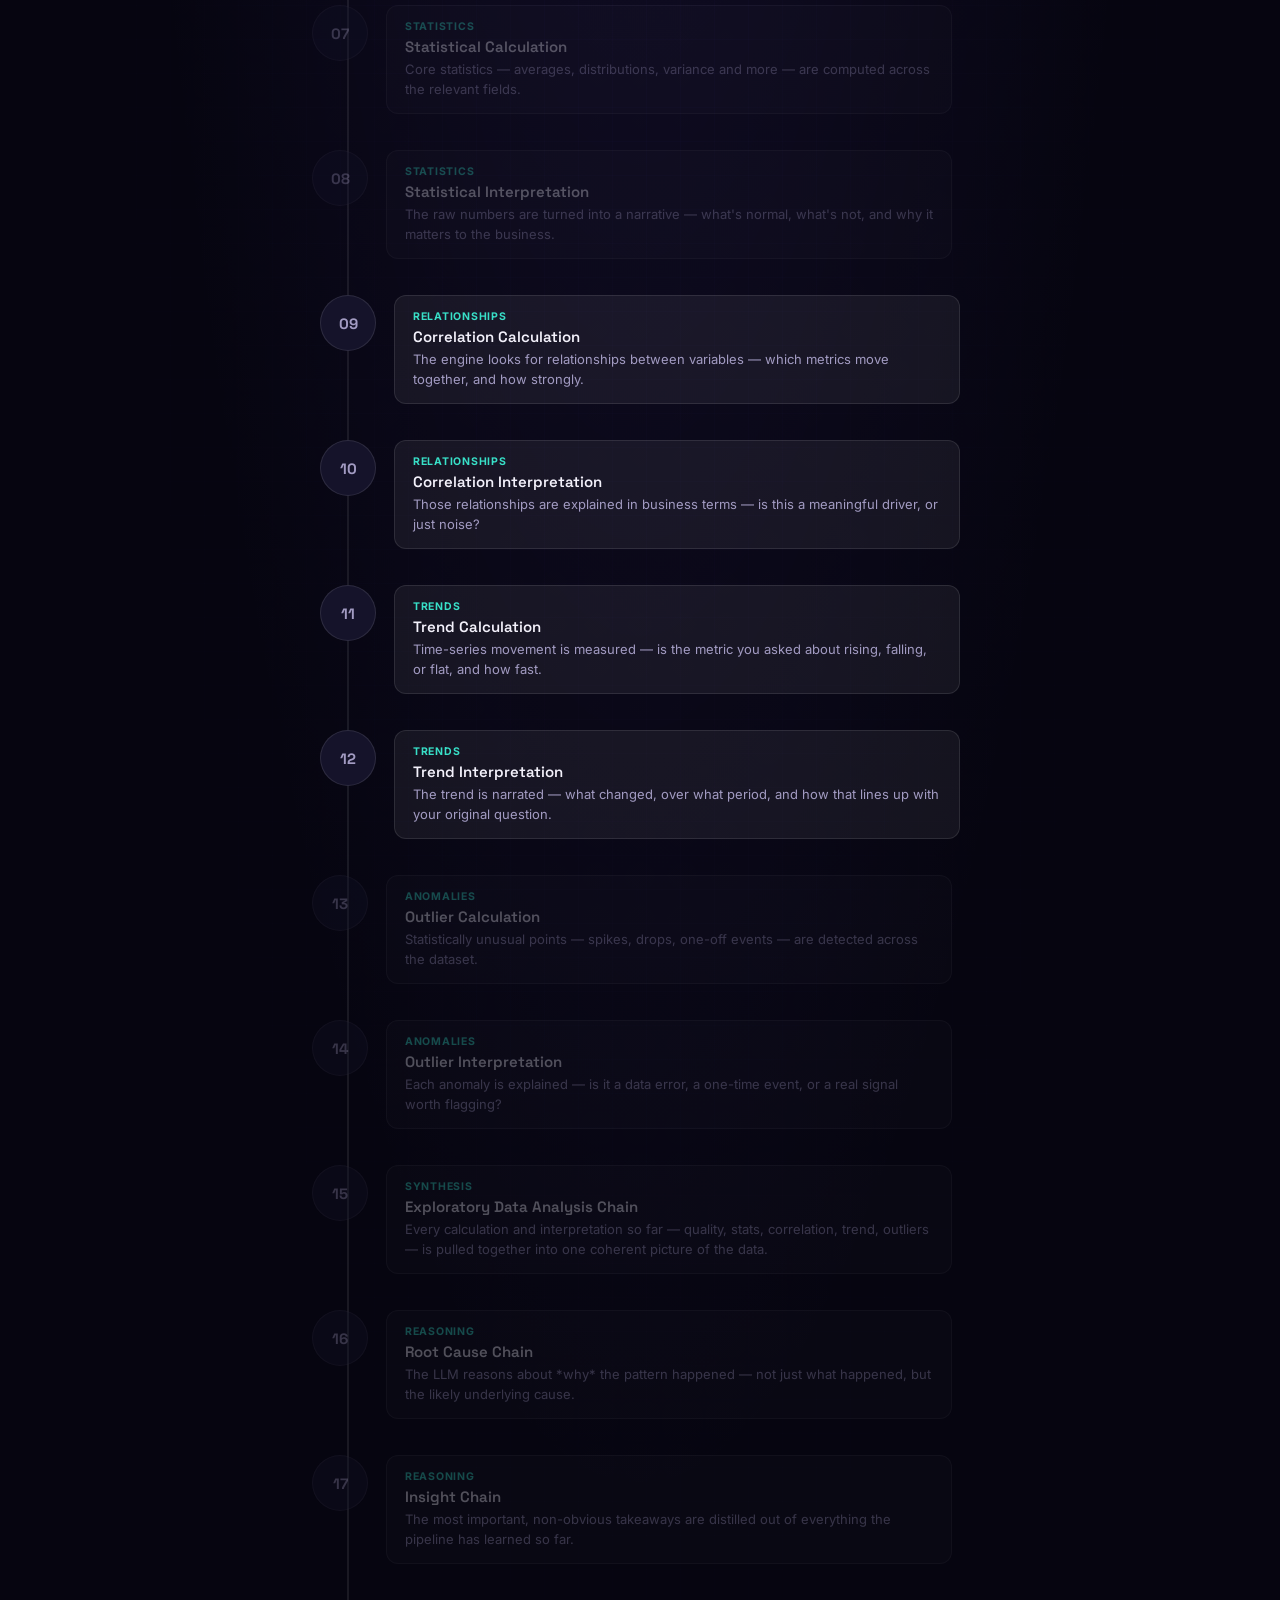
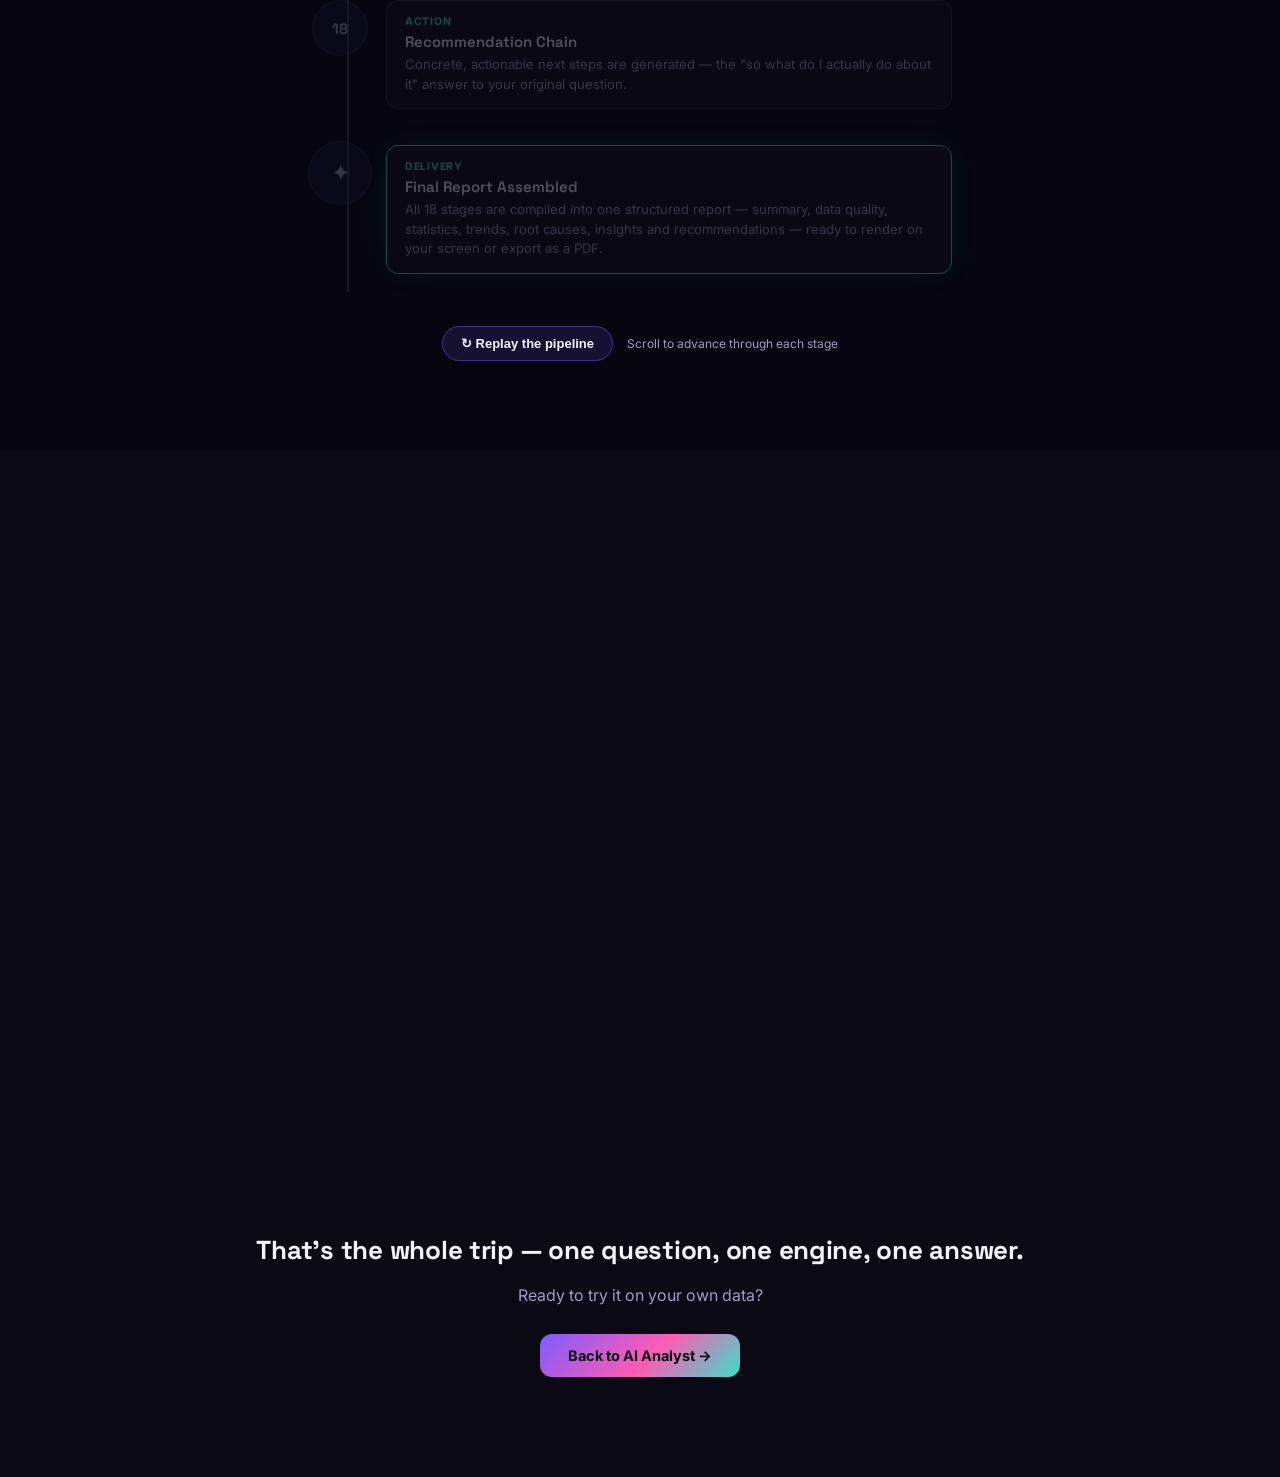
==== commit d84fe1d5: "impressing" ====
--- a/Frontend/how-it-works.html
+++ b/Frontend/how-it-works.html
@@ -256,6 +256,77 @@
   .fe-step:nth-child(even) { direction: ltr; }
   .hero h1 { font-size: 30px; }
 }
+
+/* ══════════════ ADDITIVE 3D EXTRAS (does not alter anything above) ══════════════ */
+
+/* 3D rotating wireframe orb — hero */
+.orb-scene {
+  width: 190px; height: 190px; margin: 30px auto 0; perspective: 900px;
+}
+.orb {
+  width: 100%; height: 100%; position: relative; transform-style: preserve-3d;
+  animation: orbSpin 14s linear infinite;
+}
+.orb-ring {
+  position: absolute; inset: 0; border-radius: 50%;
+  border: 1.5px solid rgba(124,92,255,0.55);
+  box-shadow: 0 0 18px rgba(124,92,255,0.25) inset;
+}
+.orb-ring:nth-child(1) { transform: rotateX(0deg); border-color: rgba(124,92,255,0.6); }
+.orb-ring:nth-child(2) { transform: rotateX(60deg); border-color: rgba(255,92,179,0.55); }
+.orb-ring:nth-child(3) { transform: rotateX(120deg); border-color: rgba(56,224,200,0.55); }
+.orb-ring:nth-child(4) { transform: rotateY(90deg); border-color: rgba(124,92,255,0.35); }
+.orb-core {
+  position: absolute; inset: 38%; border-radius: 50%;
+  background: var(--gradient); filter: blur(1px);
+  box-shadow: 0 0 40px rgba(124,92,255,0.7), 0 0 80px rgba(255,92,179,0.3);
+  animation: orbCorePulse 2.6s ease-in-out infinite;
+}
+@keyframes orbSpin { from { transform: rotateY(0deg) rotateX(8deg); } to { transform: rotateY(360deg) rotateX(8deg); } }
+@keyframes orbCorePulse { 0%,100% { transform: scale(0.9); } 50% { transform: scale(1.15); } }
+
+/* 3D tilt wrapper — applied via JS to .fe-mock and .node-body, doesn't change their existing rules */
+.tilt-3d { transform-style: preserve-3d; will-change: transform; transition: transform .15s ease-out; }
+
+/* 3D rotating AI-core cube — engine room header */
+.core-cube-scene {
+  width: 84px; height: 84px; margin: 0 auto 18px; perspective: 500px;
+}
+.core-cube {
+  width: 100%; height: 100%; position: relative; transform-style: preserve-3d;
+  animation: cubeSpin 9s linear infinite;
+}
+.core-cube .face {
+  position: absolute; width: 84px; height: 84px;
+  border: 1px solid rgba(255,92,179,0.55);
+  background: rgba(124,92,255,0.08);
+  box-shadow: 0 0 20px rgba(255,92,179,0.15) inset;
+}
+.core-cube .f1 { transform: translateZ(42px); }
+.core-cube .f2 { transform: rotateY(180deg) translateZ(42px); }
+.core-cube .f3 { transform: rotateY(90deg) translateZ(42px); }
+.core-cube .f4 { transform: rotateY(-90deg) translateZ(42px); }
+.core-cube .f5 { transform: rotateX(90deg) translateZ(42px); }
+.core-cube .f6 { transform: rotateX(-90deg) translateZ(42px); }
+@keyframes cubeSpin { from { transform: rotateX(0deg) rotateY(0deg); } to { transform: rotateX(360deg) rotateY(360deg); } }
+
+/* subtle 3D depth for blobs on scroll (parallax) */
+.blob { transition: transform .2s ease-out; }
+
+/* floating particles layer behind the pipeline for extra depth */
+.particle-field { position: absolute; inset: 0; pointer-events: none; overflow: hidden; z-index: 0; }
+.particle-field span {
+  position: absolute; width: 3px; height: 3px; border-radius: 50%;
+  background: var(--accent-3); opacity: .5;
+  animation: floatParticle linear infinite;
+  box-shadow: 0 0 6px var(--accent-3);
+}
+@keyframes floatParticle {
+  from { transform: translate3d(0,110%,0) scale(0.6); opacity: 0; }
+  10% { opacity: .7; }
+  90% { opacity: .5; }
+  to { transform: translate3d(0,-10%,0) scale(1.1); opacity: 0; }
+}
 </style>
 </head>
 <body>
@@ -287,6 +358,17 @@
   <h1>You ask one question.<br><span>18 AI reasoning stages</span> answer it.</h1>
   <p>Here's the honest, full picture — what you actually see on screen, and the much bigger engine running underneath that you never do. Scroll to watch it happen.</p>
   <div class="scroll-cue"><span>scroll to explore</span><span class="arrow">↓</span></div>
+
+  <!-- additive: 3D rotating wireframe orb -->
+  <div class="orb-scene">
+    <div class="orb">
+      <div class="orb-ring"></div>
+      <div class="orb-ring"></div>
+      <div class="orb-ring"></div>
+      <div class="orb-ring"></div>
+      <div class="orb-core"></div>
+    </div>
+  </div>
 </div>
 
 <!-- ───────────── SURFACE: WHAT YOU SEE ───────────── -->
@@ -343,7 +425,21 @@
 
 <!-- ───────────── ENGINE ROOM ───────────── -->
 <div class="engine-room">
+  <!-- additive: floating particle depth layer -->
+  <div class="particle-field" id="particle-field"></div>
+
   <div class="engine-head">
+    <!-- additive: 3D rotating AI-core cube -->
+    <div class="core-cube-scene">
+      <div class="core-cube">
+        <div class="face f1"></div>
+        <div class="face f2"></div>
+        <div class="face f3"></div>
+        <div class="face f4"></div>
+        <div class="face f5"></div>
+        <div class="face f6"></div>
+      </div>
+    </div>
     <span class="eyebrow">What you don't see</span>
     <h2>The 18-stage AI engine</h2>
     <p>Your dataset gets queried, quality-checked, statistically analyzed, correlated, trended, and audited for outliers — with an LLM interpreting the meaning of every result along the way — before anything is written to your report.</p>
@@ -598,6 +694,64 @@
 document.getElementById('replay-btn').addEventListener('click', () => {
   document.getElementById('plunge').scrollIntoView({ behavior: 'smooth', block: 'start' });
 });
+
+/* ══════════════ ADDITIVE 3D EXTRAS (does not touch anything above) ══════════════ */
+
+// ---------- floating particle field behind the pipeline ----------
+(function spawnParticles(){
+  const field = document.getElementById('particle-field');
+  if (!field) return;
+  const count = 34;
+  for (let i = 0; i < count; i++){
+    const p = document.createElement('span');
+    const left = Math.random() * 100;
+    const duration = 6 + Math.random() * 10;
+    const delay = Math.random() * -16;
+    const size = 2 + Math.random() * 3;
+    p.style.left = left + '%';
+    p.style.width = p.style.height = size + 'px';
+    p.style.animationDuration = duration + 's';
+    p.style.animationDelay = delay + 's';
+    field.appendChild(p);
+  }
+})();
+
+// ---------- 3D tilt-on-hover for front-end mockup cards & pipeline node bodies ----------
+(function enable3DTilt(){
+  const tiltables = document.querySelectorAll('.fe-mock, .node-body');
+  tiltables.forEach(el => {
+    el.classList.add('tilt-3d');
+    el.style.perspective = '600px';
+    el.addEventListener('mousemove', (e) => {
+      const r = el.getBoundingClientRect();
+      const x = (e.clientX - r.left) / r.width - 0.5;
+      const y = (e.clientY - r.top) / r.height - 0.5;
+      el.style.transform = `rotateX(${(-y * 8).toFixed(2)}deg) rotateY(${(x * 10).toFixed(2)}deg) translateZ(4px)`;
+    });
+    el.addEventListener('mouseleave', () => {
+      el.style.transform = 'rotateX(0deg) rotateY(0deg) translateZ(0px)';
+    });
+  });
+})();
+
+// ---------- gentle 3D parallax drift for the ambient blobs on scroll ----------
+(function parallaxBlobs(){
+  const blobs = document.querySelectorAll('.blob');
+  if (!blobs.length) return;
+  let ticking2 = false;
+  window.addEventListener('scroll', () => {
+    if (ticking2) return;
+    window.requestAnimationFrame(() => {
+      const y = window.scrollY;
+      blobs.forEach((b, i) => {
+        const depth = (i + 1) * 0.04;
+        b.style.transform = `translate3d(0, ${y * depth * -1}px, 0) scale(${1 + y * 0.00006})`;
+      });
+      ticking2 = false;
+    });
+    ticking2 = true;
+  });
+})();
 </script>
 </body>
-</html>
+</html>
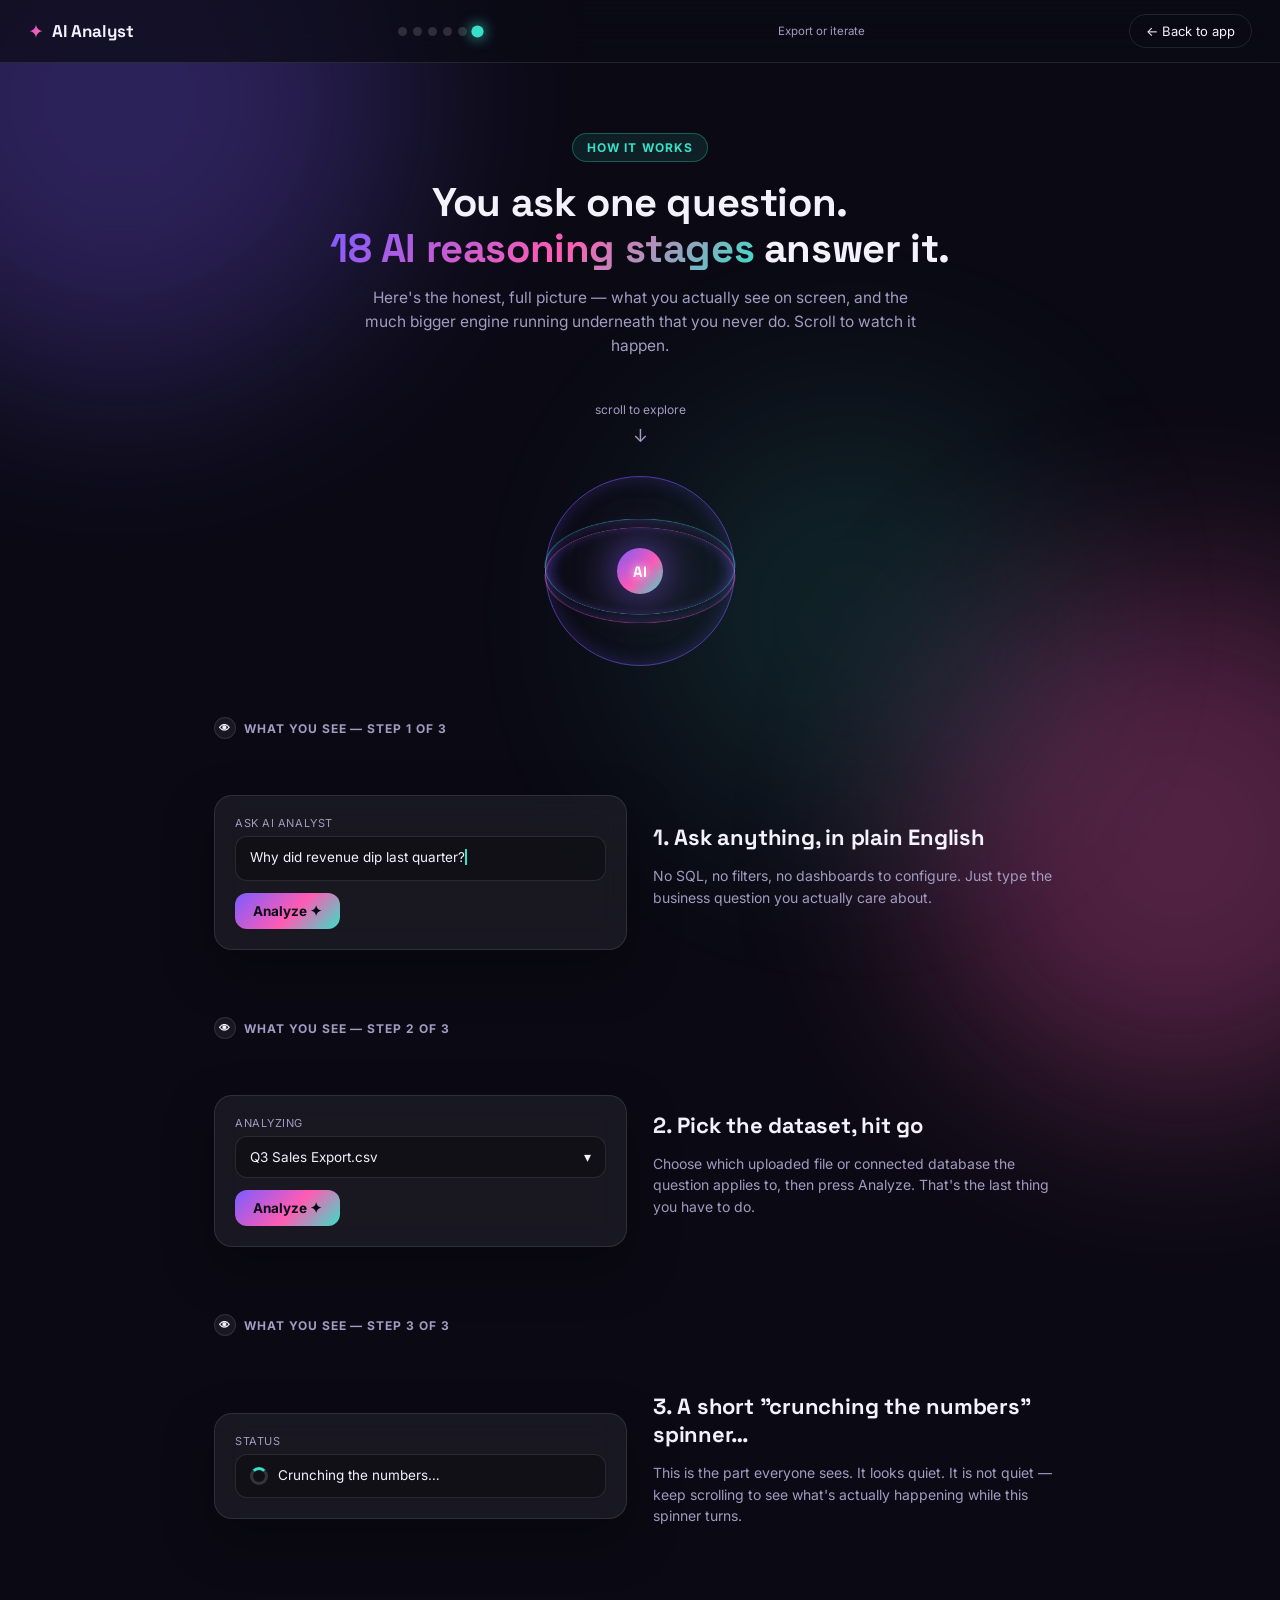
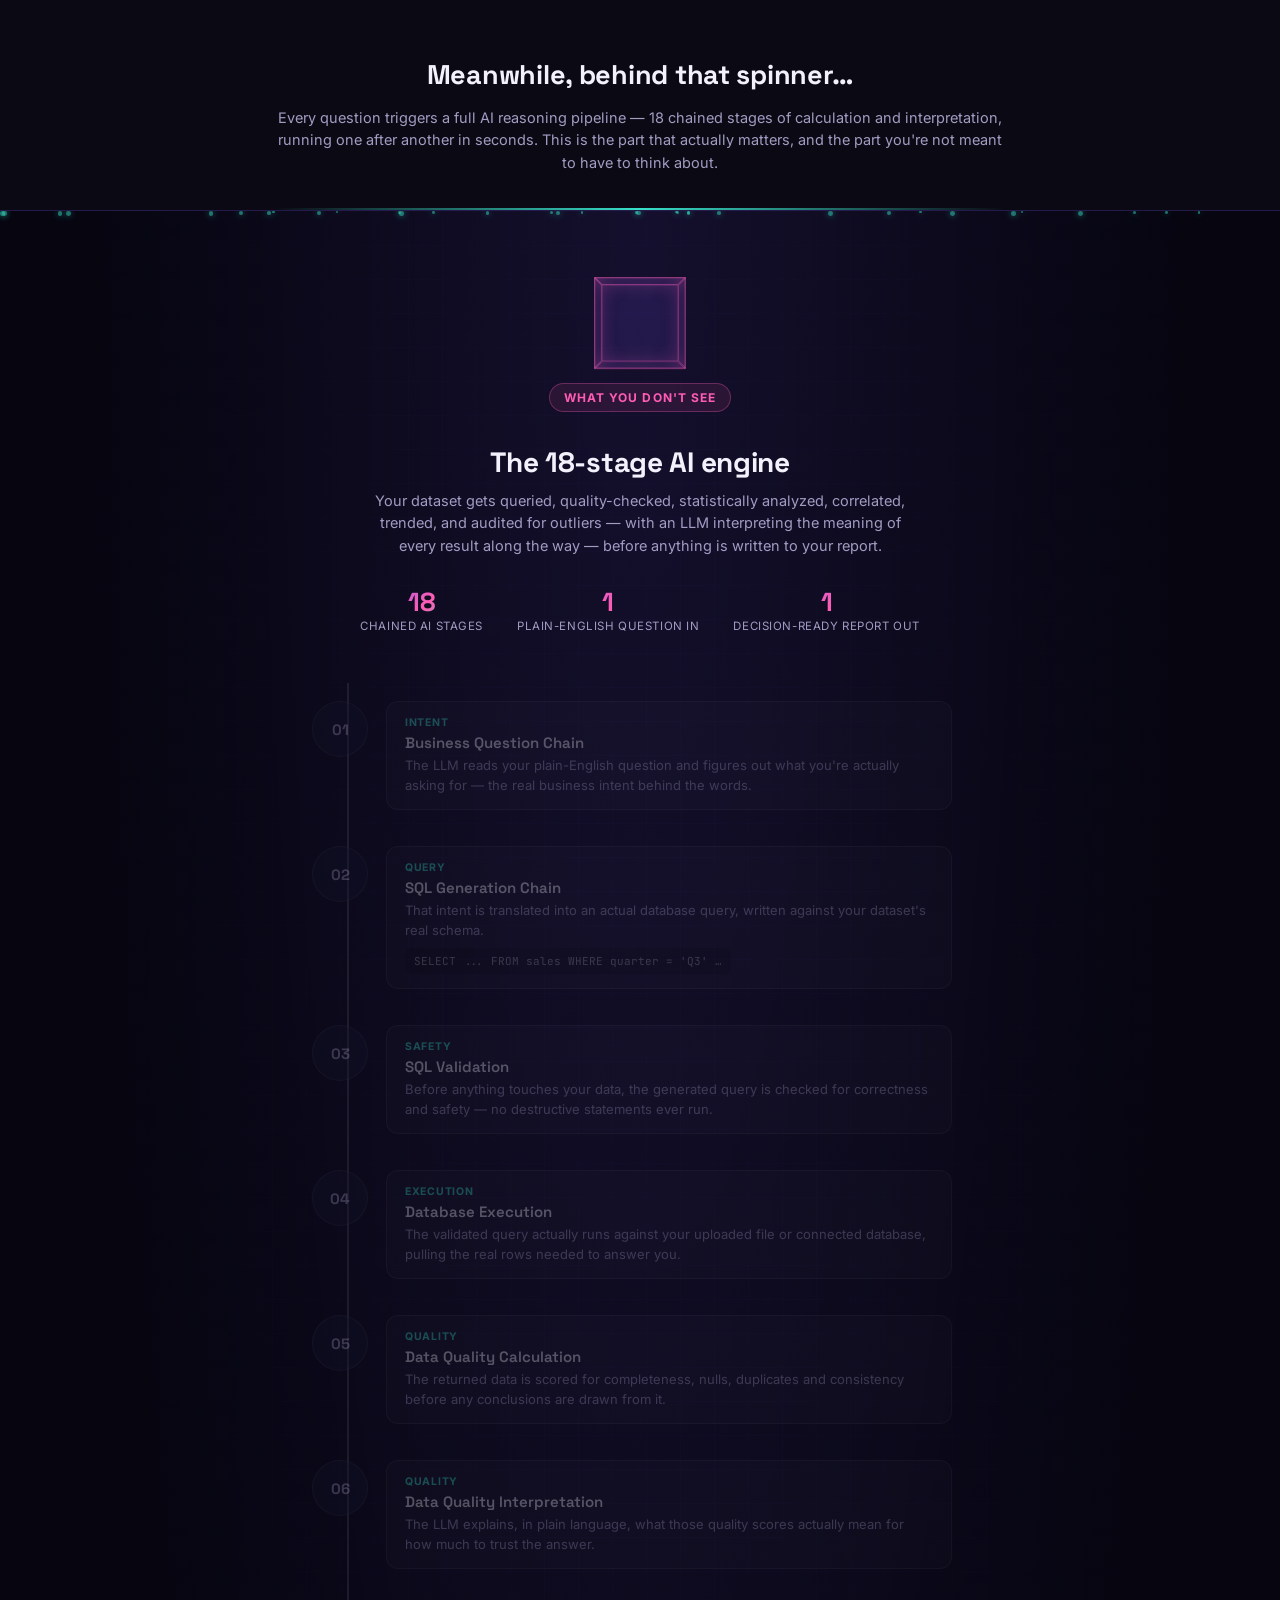
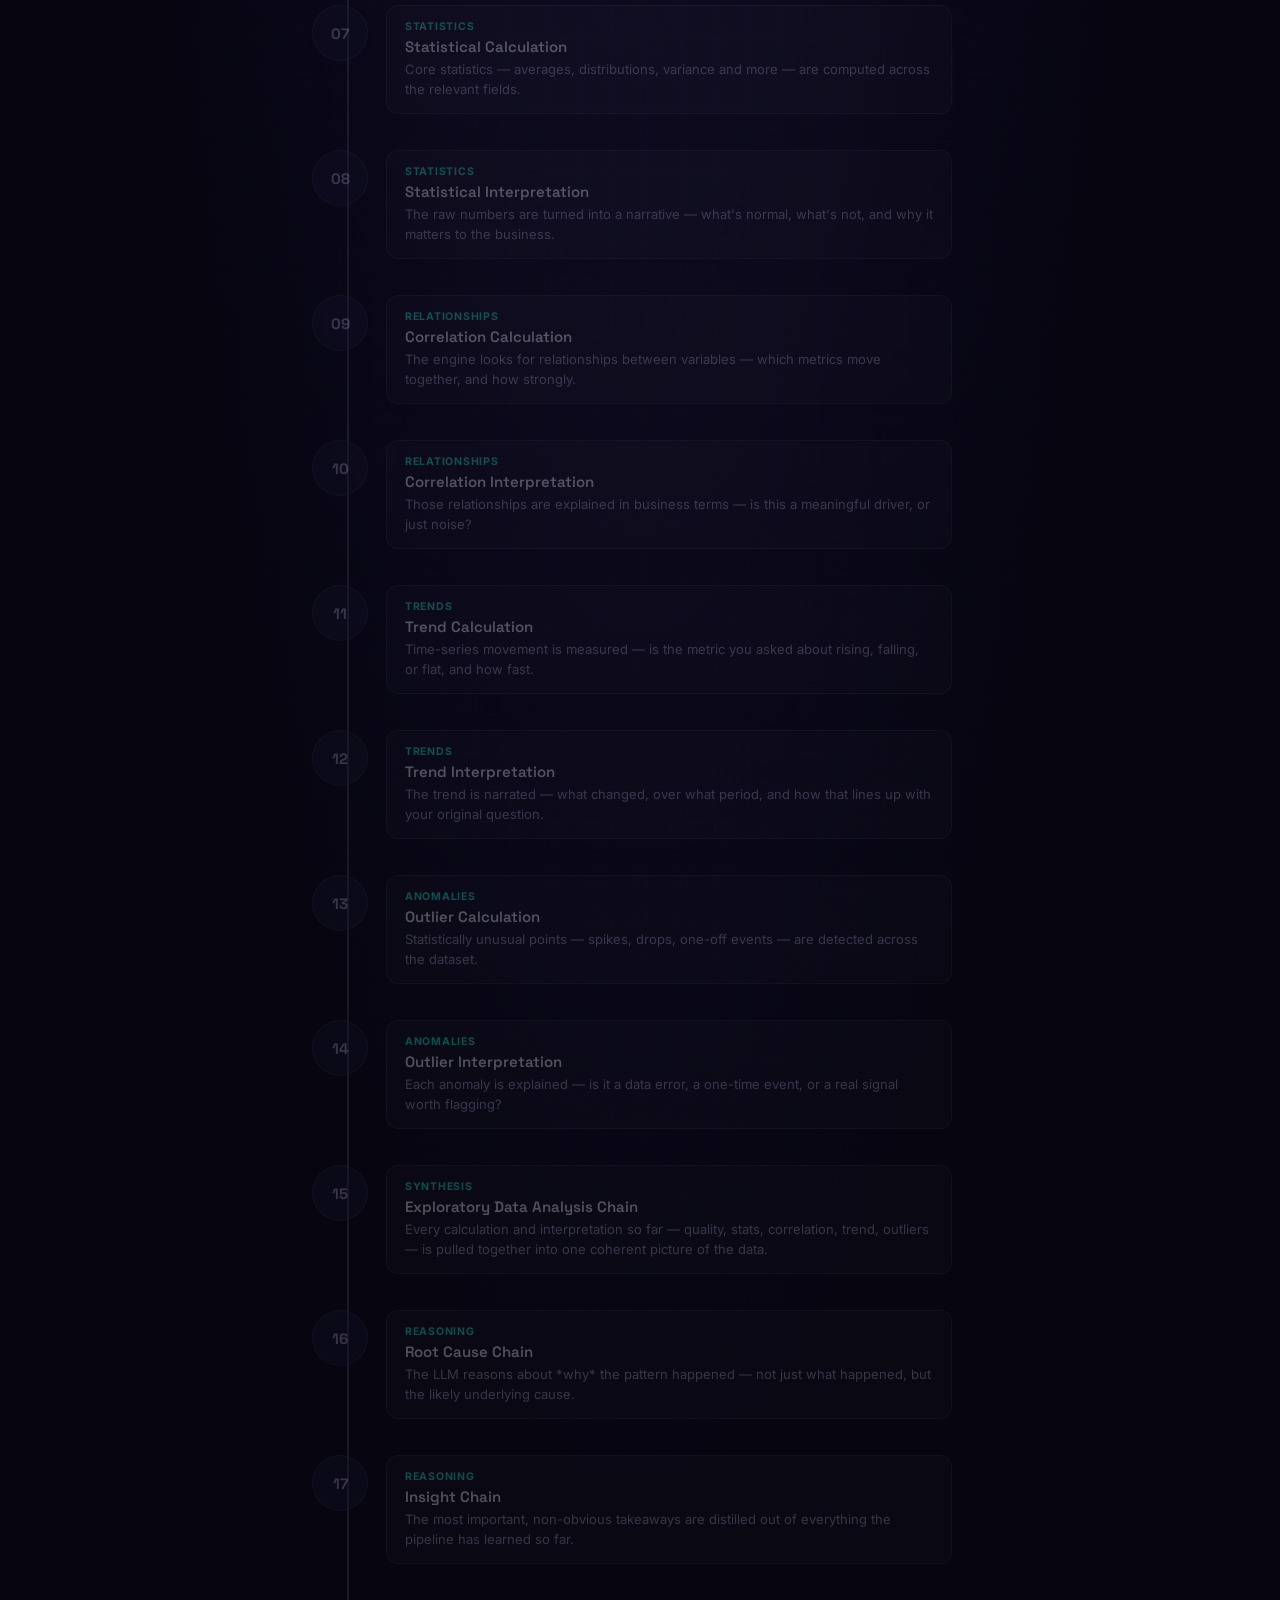
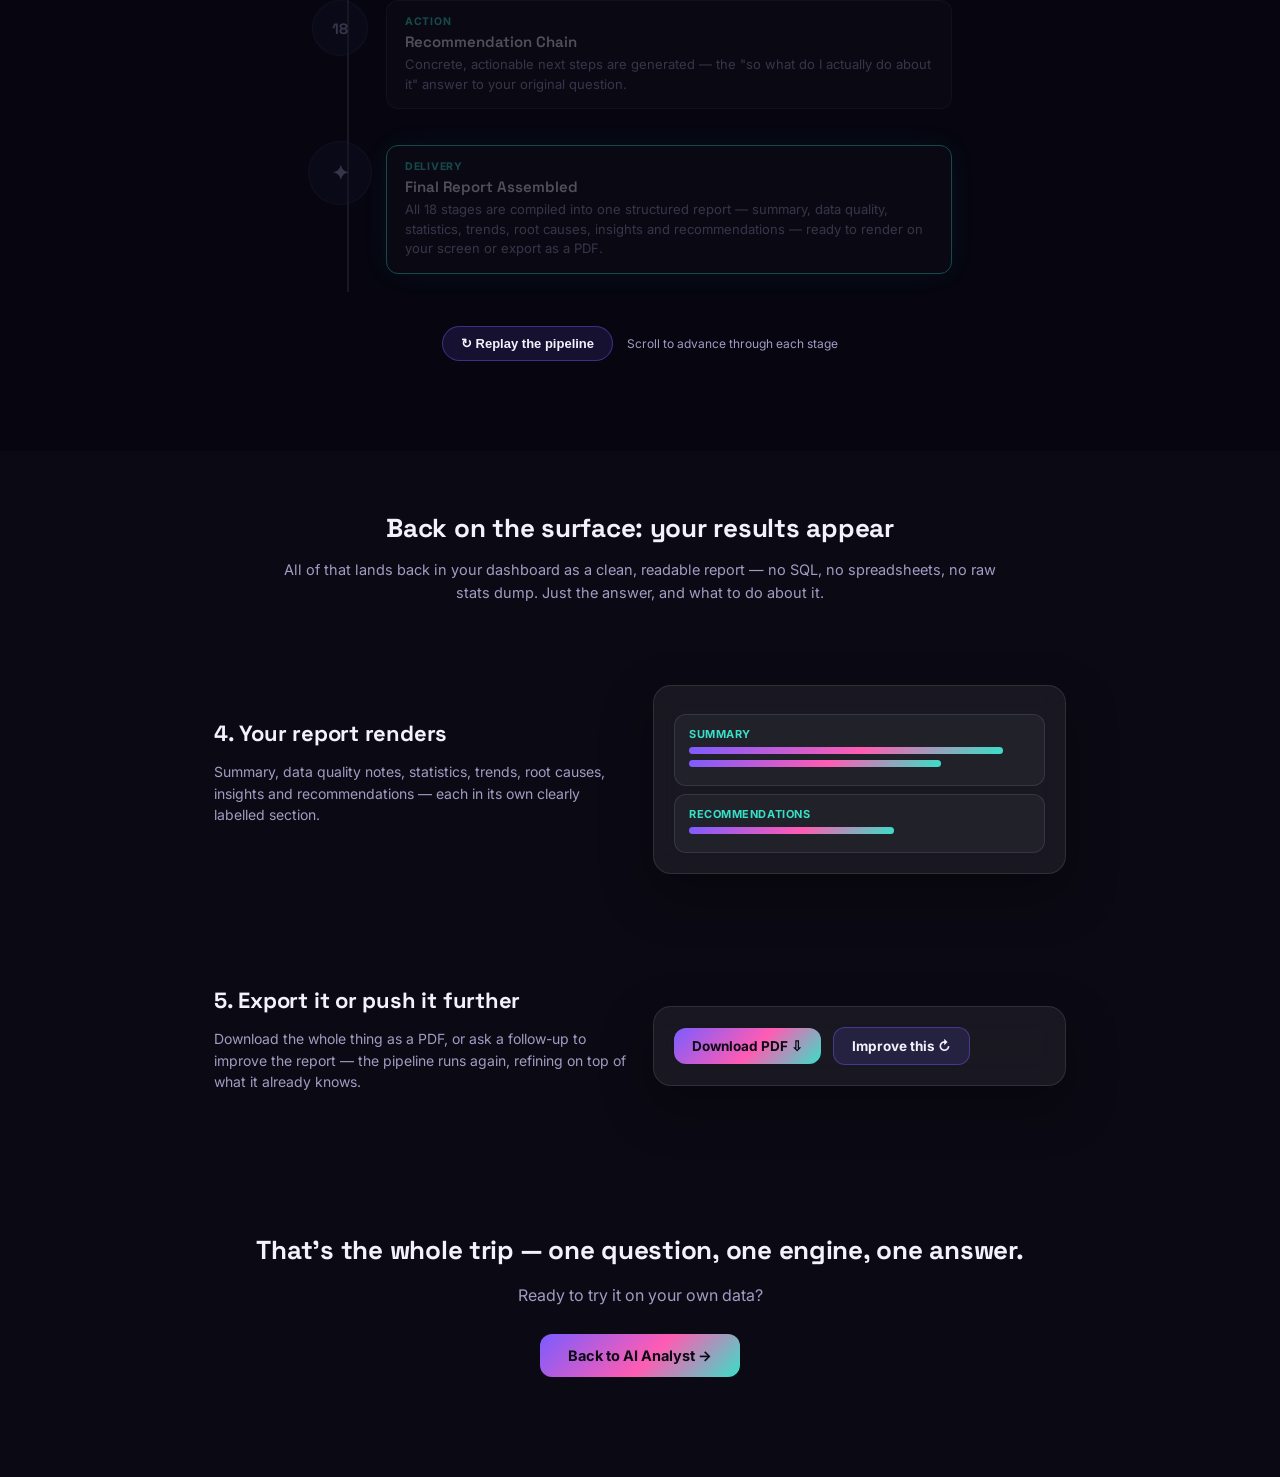
==== commit 117d78db: "new" ====
--- a/Frontend/how-it-works.html
+++ b/Frontend/how-it-works.html
@@ -278,9 +278,18 @@
 .orb-ring:nth-child(4) { transform: rotateY(90deg); border-color: rgba(124,92,255,0.35); }
 .orb-core {
   position: absolute; inset: 38%; border-radius: 50%;
-  background: var(--gradient); filter: blur(1px);
+  background: var(--gradient);
   box-shadow: 0 0 40px rgba(124,92,255,0.7), 0 0 80px rgba(255,92,179,0.3);
   animation: orbCorePulse 2.6s ease-in-out infinite;
+  display: flex; align-items: center; justify-content: center;
+  transform-style: preserve-3d;
+}
+.orb-core-label {
+  font-family: var(--font-display); font-weight: 700;
+  font-size: 15px; letter-spacing: .02em; color: #fff;
+  text-shadow: 0 0 8px rgba(255,255,255,0.9), 0 0 18px rgba(124,92,255,0.9);
+  transform: translateZ(1px);
+  user-select: none;
 }
 @keyframes orbSpin { from { transform: rotateY(0deg) rotateX(8deg); } to { transform: rotateY(360deg) rotateX(8deg); } }
 @keyframes orbCorePulse { 0%,100% { transform: scale(0.9); } 50% { transform: scale(1.15); } }
@@ -366,7 +375,7 @@
       <div class="orb-ring"></div>
       <div class="orb-ring"></div>
       <div class="orb-ring"></div>
-      <div class="orb-core"></div>
+      <div class="orb-core"><span class="orb-core-label">AI</span></div>
     </div>
   </div>
 </div>
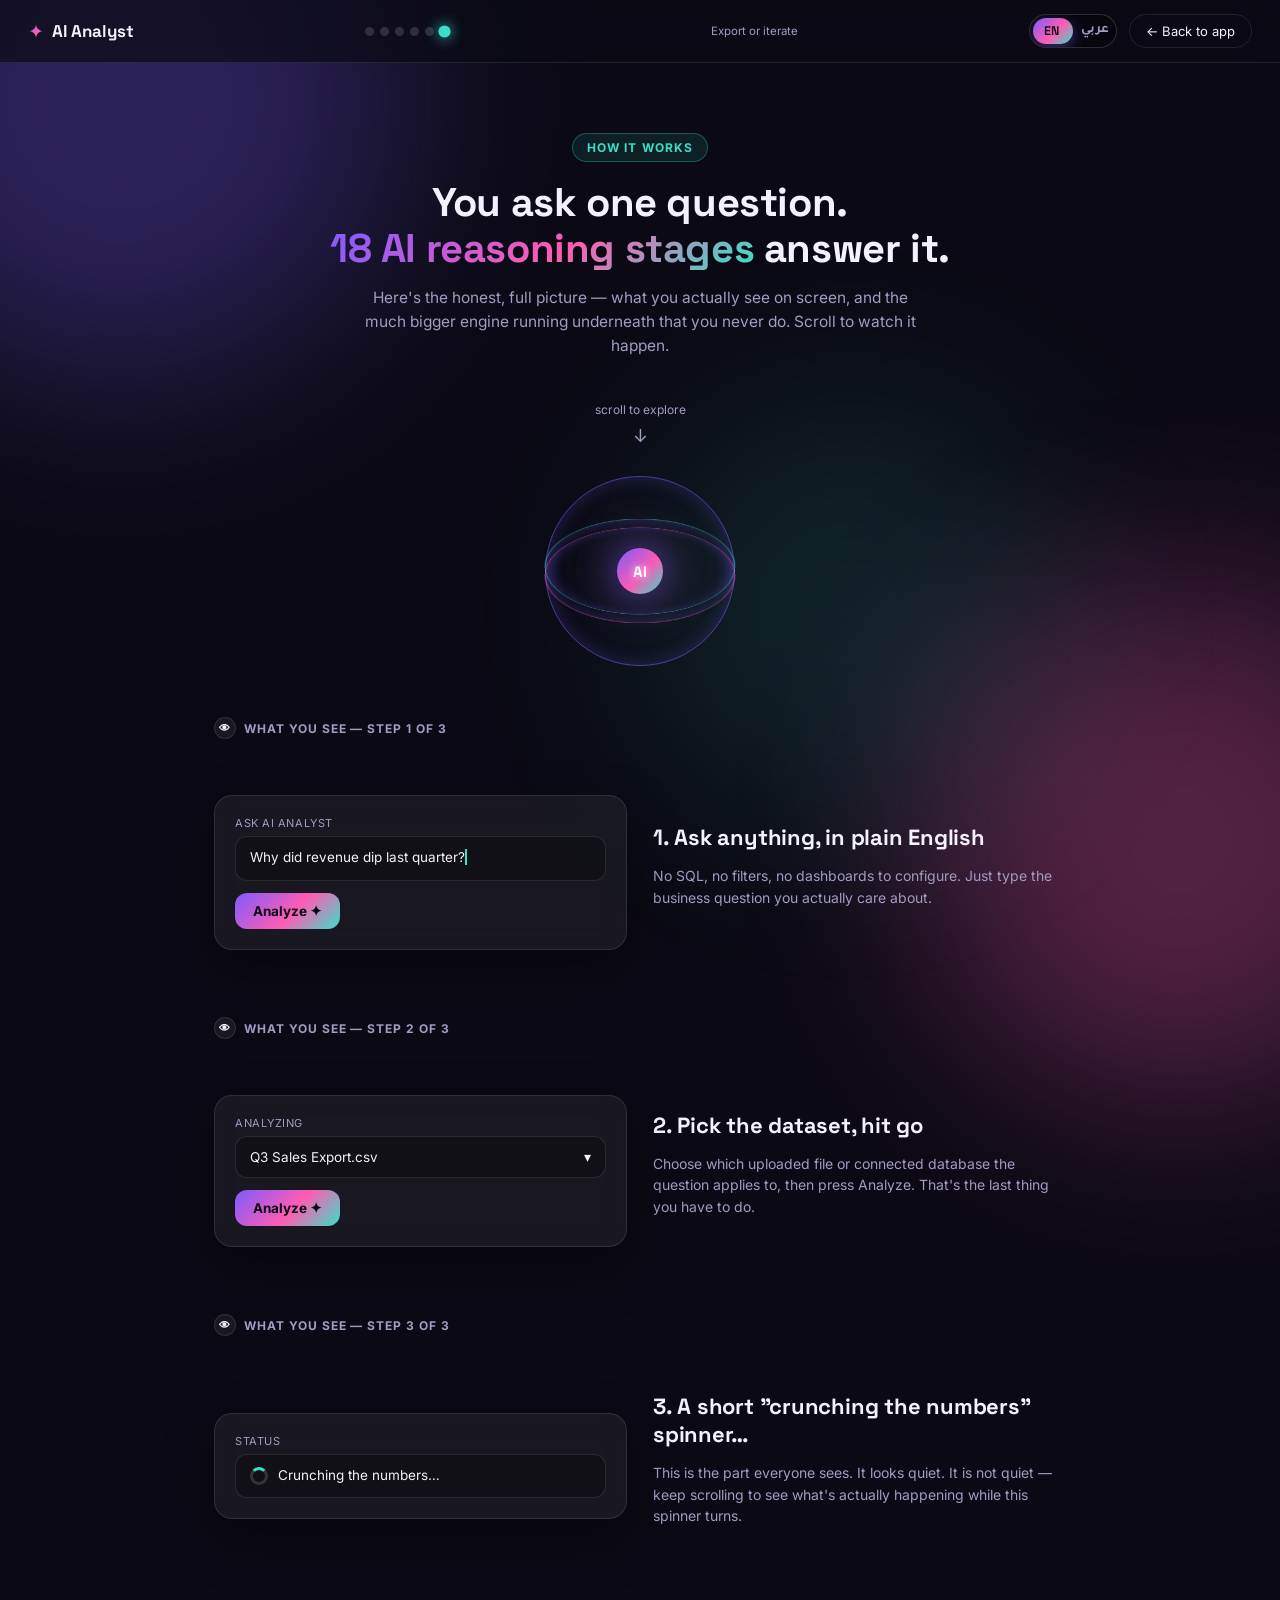
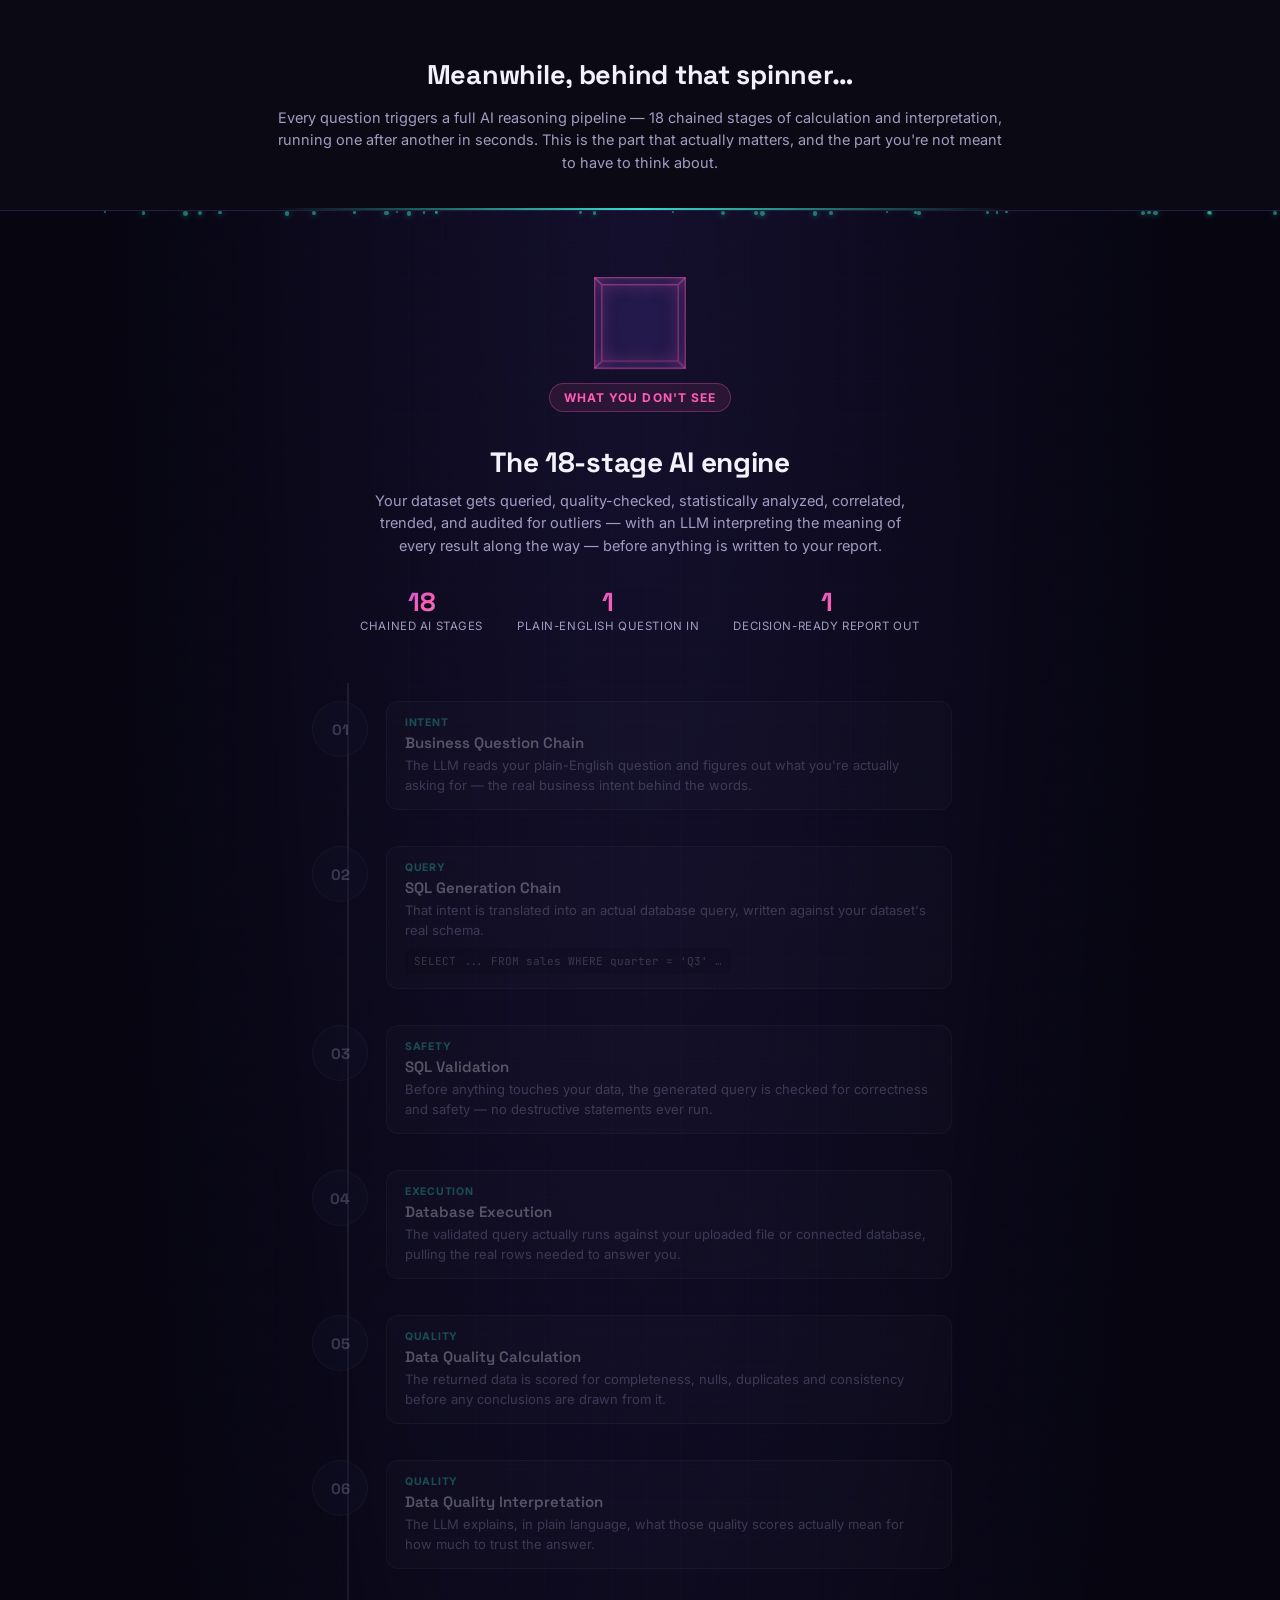
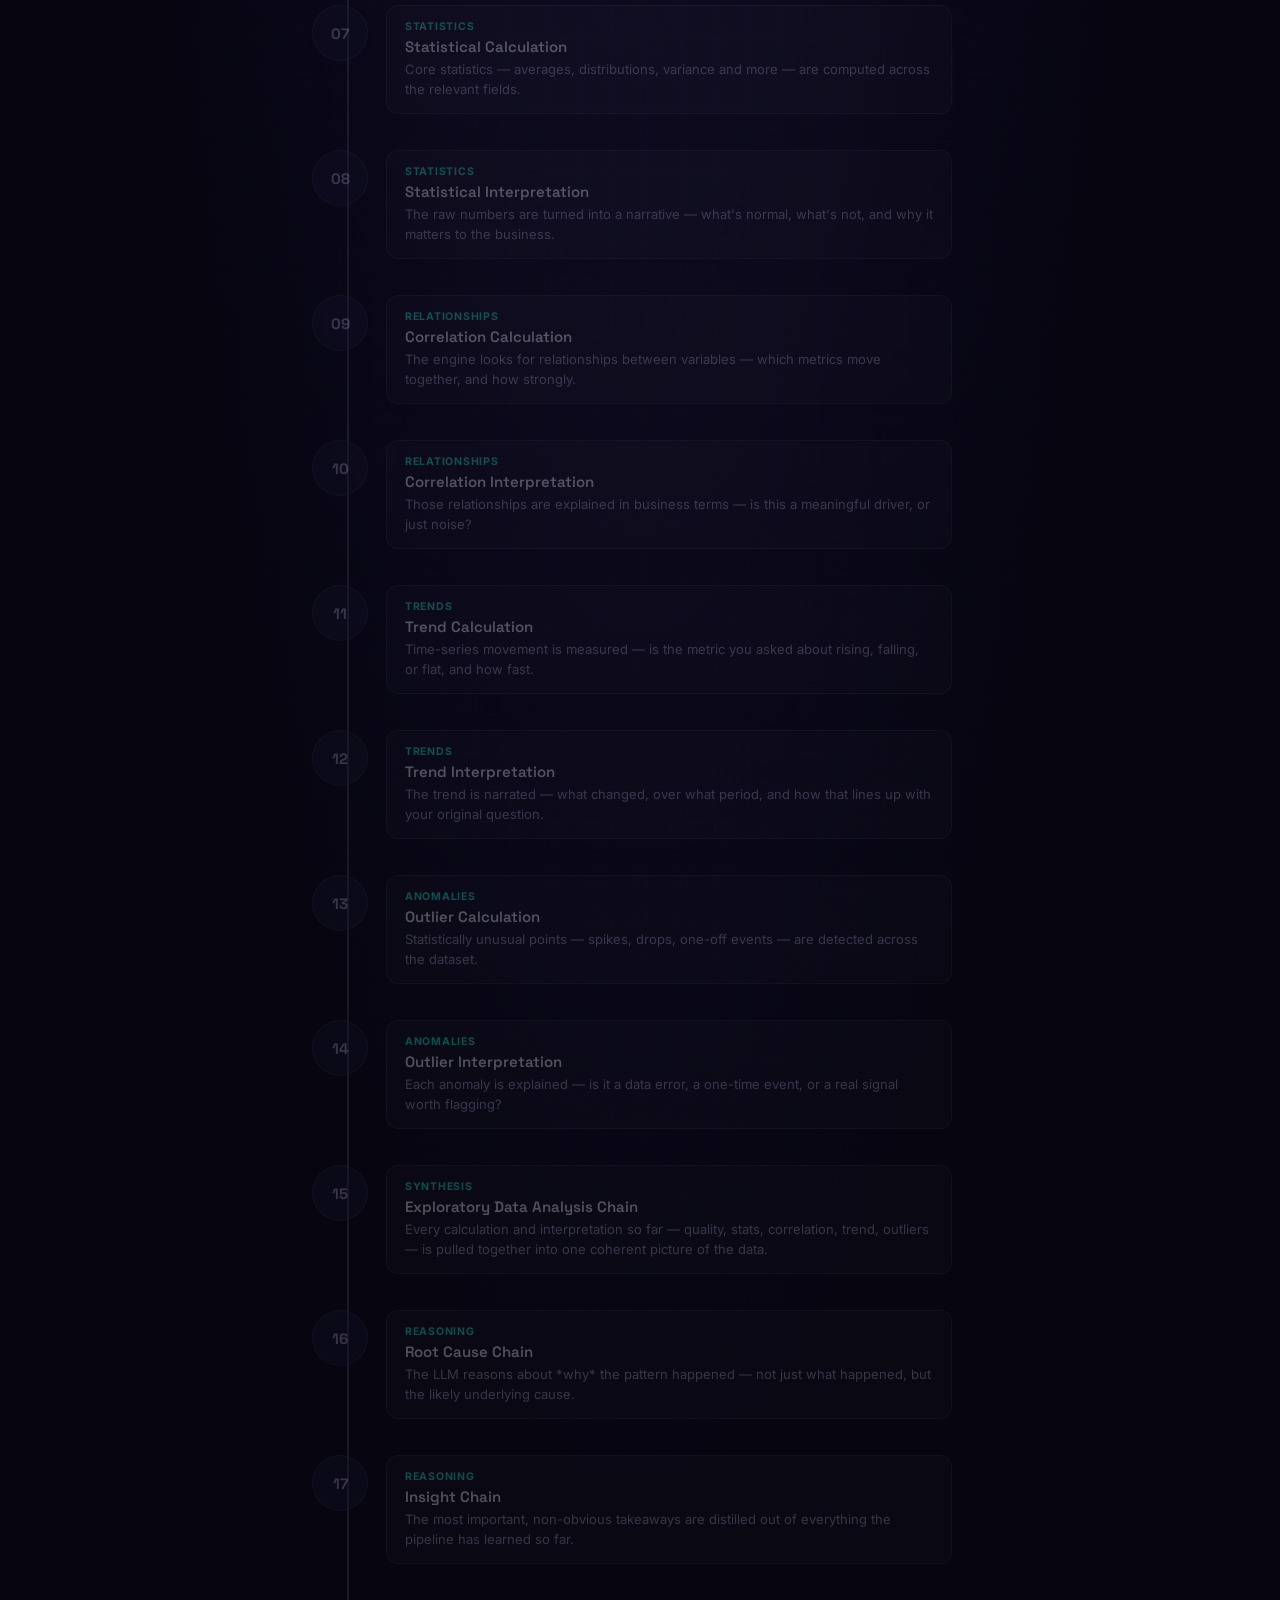
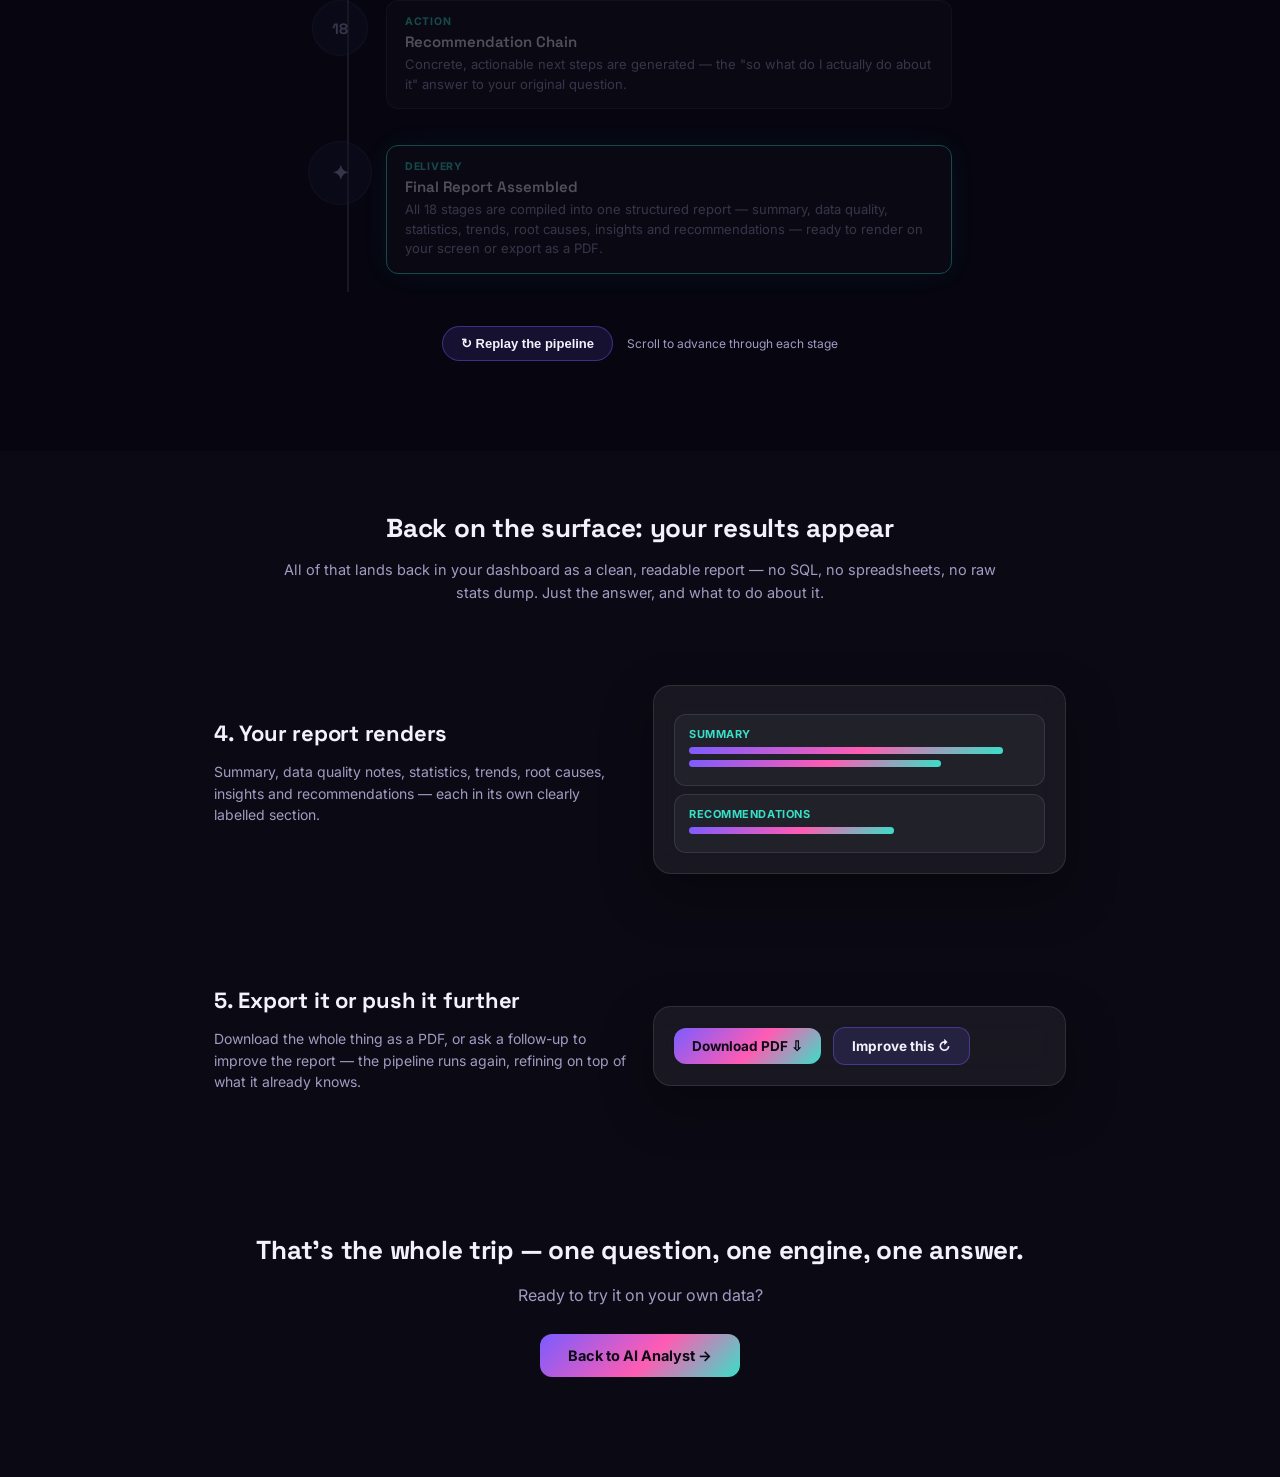
==== commit b5669ff9: "new" ====
--- a/Frontend/how-it-works.html
+++ b/Frontend/how-it-works.html
@@ -3,9 +3,11 @@
 <head>
 <meta charset="utf-8" />
 <meta name="viewport" content="width=device-width, initial-scale=1" />
-<title>How AI Analyst works — behind the curtain</title>
+<title data-i18n="h.title">How AI Analyst works — behind the curtain</title>
 <link rel="preconnect" href="https://fonts.googleapis.com">
-<link href="https://fonts.googleapis.com/css2?family=Space+Grotesk:wght@500;600;700&family=Inter:wght@400;500;600;700&family=JetBrains+Mono:wght@400;500&display=swap" rel="stylesheet">
+<link href="https://fonts.googleapis.com/css2?family=Space+Grotesk:wght@500;600;700&family=Inter:wght@400;500;600;700&family=JetBrains+Mono:wght@400;500&family=Tajawal:wght@400;500;700&display=swap" rel="stylesheet">
+<script src="i18n.js"></script>
+<script src="i18n-hiw.js"></script>
 <style>
 :root {
   --bg: #0b0a14;
@@ -71,7 +73,7 @@
   transition: background .3s ease, transform .3s ease, box-shadow .3s ease;
 }
 .tracker .tstop.active { background: var(--accent-3); transform: scale(1.35); box-shadow: 0 0 10px var(--accent-3); }
-.tracker-label { font-size: 11.5px; color: var(--muted); min-width: 118px; text-align: right; }
+.tracker-label { font-size: 11.5px; color: var(--muted); min-width: 118px; text-align: end; }
 @media (max-width: 760px) { .tracker-label { display: none; } }
 
 /* ── hero ── */
@@ -126,9 +128,9 @@
   margin-top: 12px; display: inline-block; background: var(--gradient); color: #0b0a14;
   font-weight: 700; font-size: 13.5px; padding: 10px 18px; border-radius: var(--radius-sm);
 }
-.typewriter { border-right: 2px solid var(--accent-3); white-space: nowrap; overflow: hidden; display: inline-block; }
+.typewriter { border-inline-end: 2px solid var(--accent-3); white-space: nowrap; overflow: hidden; display: inline-block; }
 .fe-mock .fake-select { background: rgba(0,0,0,0.28); border: 1px solid var(--border); border-radius: var(--radius-sm); padding: 12px 14px; font-size: 13.5px; display:flex; justify-content:space-between; }
-.fe-mock .fake-spinner { width: 18px; height: 18px; border-radius: 50%; border: 3px solid rgba(255,255,255,.15); border-top-color: var(--accent-3); animation: spin .8s linear infinite; display:inline-block; vertical-align:middle; margin-right:10px; }
+.fe-mock .fake-spinner { width: 18px; height: 18px; border-radius: 50%; border: 3px solid rgba(255,255,255,.15); border-top-color: var(--accent-3); animation: spin .8s linear infinite; display:inline-block; vertical-align:middle; margin-inline-end:10px; }
 @keyframes spin { to { transform: rotate(360deg); } }
 .fe-mock .fake-result { background: rgba(255,255,255,0.04); border: 1px solid var(--border); border-radius: var(--radius-sm); padding: 12px 14px; margin-top: 8px; }
 .fe-mock .fake-result h4 { margin:0 0 6px; font-size: 11px; color: var(--accent-3); text-transform: uppercase; letter-spacing: .05em; }
@@ -177,11 +179,11 @@
 /* pipeline */
 .pipeline { max-width: 640px; margin: 0 auto; position: relative; }
 .pipeline-track {
-  position: absolute; left: 27px; top: 0; bottom: 0; width: 2px;
+  position: absolute; inset-inline-start: 27px; top: 0; bottom: 0; width: 2px;
   background: rgba(255,255,255,0.08);
 }
 .pipeline-fill {
-  position: absolute; left: 27px; top: 0; width: 2px; height: 0%;
+  position: absolute; inset-inline-start: 27px; top: 0; width: 2px; height: 0%;
   background: linear-gradient(180deg, var(--accent), var(--accent-2), var(--accent-3));
   transition: height .25s linear;
   box-shadow: 0 0 12px var(--accent);
@@ -336,6 +338,30 @@
   90% { opacity: .5; }
   to { transform: translate3d(0,-10%,0) scale(1.1); opacity: 0; }
 }
+/* ══════════════ ARABIC / RTL (active when <html lang="ar" dir="rtl">) ══════════════ */
+html[lang="ar"] {
+  --font-display: "Tajawal", "Space Grotesk", "Inter", sans-serif;
+  --font-body: "Tajawal", "Inter", -apple-system, BlinkMacSystemFont, sans-serif;
+}
+/* letter-spacing breaks Arabic letter joining */
+html[lang="ar"] * { letter-spacing: 0 !important; }
+html[lang="ar"] p { line-height: 1.75; }
+html[lang="ar"] .hero h1 { line-height: 1.4; }
+html[lang="ar"] .tracker-label { min-width: 150px; }
+.topbar-end { display: flex; align-items: center; gap: 12px; }
+
+/* alternating step layout: the original flips even rows with direction:rtl; mirror that for an RTL page */
+html[dir="rtl"] .fe-step:nth-child(even) { direction: ltr; }
+html[dir="rtl"] .fe-step > *,
+html[dir="rtl"] .fe-step:nth-child(even) > * { direction: rtl; }
+
+/* pipeline nodes slide in from the other side */
+html[dir="rtl"] .node { transform: translateX(8px); }
+html[dir="rtl"] .node.active, html[dir="rtl"] .node.done { transform: translateX(0); }
+html[dir="rtl"] .back-btn:hover { transform: translateX(2px); }
+
+/* SQL snippet stays left-to-right */
+.node-code { direction: ltr; text-align: left; unicode-bidi: isolate; }
 </style>
 </head>
 <body>
@@ -358,15 +384,18 @@
     <div class="tstop" data-phase="5"></div>
   </div>
   <span class="tracker-label" id="tracker-label">You ask a question</span>
-  <a href="index.html" class="back-btn">← Back to app</a>
+  <div class="topbar-end">
+    <div data-lang-toggle></div>
+    <a href="index.html" class="back-btn" data-i18n="h.back">← Back to app</a>
+  </div>
 </div>
 
 <!-- ───────────── HERO ───────────── -->
 <div class="hero">
-  <span class="eyebrow">How it works</span>
-  <h1>You ask one question.<br><span>18 AI reasoning stages</span> answer it.</h1>
-  <p>Here's the honest, full picture — what you actually see on screen, and the much bigger engine running underneath that you never do. Scroll to watch it happen.</p>
-  <div class="scroll-cue"><span>scroll to explore</span><span class="arrow">↓</span></div>
+  <span class="eyebrow" data-i18n="h.eyebrow">How it works</span>
+  <h1 data-i18n-html="h.h1">You ask one question.<br><span>18 AI reasoning stages</span> answer it.</h1>
+  <p data-i18n="h.hero.p">Here's the honest, full picture — what you actually see on screen, and the much bigger engine running underneath that you never do. Scroll to watch it happen.</p>
+  <div class="scroll-cue"><span data-i18n="h.scroll">scroll to explore</span><span class="arrow">↓</span></div>
 
   <!-- additive: 3D rotating wireframe orb -->
   <div class="orb-scene">
@@ -382,53 +411,53 @@
 
 <!-- ───────────── SURFACE: WHAT YOU SEE ───────────── -->
 <div class="section-wrap" data-phase-section="0">
-  <div class="phase-tag"><span class="n">👁</span> What you see — step 1 of 3</div>
+  <div class="phase-tag"><span class="n">👁</span> <span data-i18n="h.see1">What you see — step 1 of 3</span></div>
   <div class="fe-step" data-phase="0">
     <div class="fe-copy">
-      <h3>1. Ask anything, in plain English</h3>
-      <p>No SQL, no filters, no dashboards to configure. Just type the business question you actually care about.</p>
+      <h3 data-i18n="h.s1.h">1. Ask anything, in plain English</h3>
+      <p data-i18n="h.s1.p">No SQL, no filters, no dashboards to configure. Just type the business question you actually care about.</p>
     </div>
     <div class="fe-mock">
-      <div class="fake-label">Ask AI Analyst</div>
+      <div class="fake-label" data-i18n="h.s1.label">Ask AI Analyst</div>
       <div class="fake-input"><span class="typewriter" id="tw">Why did revenue dip last quarter?</span></div>
-      <span class="fake-btn">Analyze ✦</span>
+      <span class="fake-btn" data-i18n="h.analyze">Analyze ✦</span>
     </div>
   </div>
 </div>
 
 <div class="section-wrap" data-phase-section="1">
-  <div class="phase-tag"><span class="n">👁</span> What you see — step 2 of 3</div>
+  <div class="phase-tag"><span class="n">👁</span> <span data-i18n="h.see2">What you see — step 2 of 3</span></div>
   <div class="fe-step" data-phase="1">
     <div class="fe-copy">
-      <h3>2. Pick the dataset, hit go</h3>
-      <p>Choose which uploaded file or connected database the question applies to, then press Analyze. That's the last thing you have to do.</p>
+      <h3 data-i18n="h.s2.h">2. Pick the dataset, hit go</h3>
+      <p data-i18n="h.s2.p">Choose which uploaded file or connected database the question applies to, then press Analyze. That's the last thing you have to do.</p>
     </div>
     <div class="fe-mock">
-      <div class="fake-label">Analyzing</div>
+      <div class="fake-label" data-i18n="h.s2.label">Analyzing</div>
       <div class="fake-select"><span>Q3 Sales Export.csv</span><span>▾</span></div>
-      <span class="fake-btn">Analyze ✦</span>
+      <span class="fake-btn" data-i18n="h.analyze">Analyze ✦</span>
     </div>
   </div>
 </div>
 
 <div class="section-wrap" data-phase-section="2">
-  <div class="phase-tag"><span class="n">👁</span> What you see — step 3 of 3</div>
+  <div class="phase-tag"><span class="n">👁</span> <span data-i18n="h.see3">What you see — step 3 of 3</span></div>
   <div class="fe-step" data-phase="2">
     <div class="fe-copy">
-      <h3>3. A short "crunching the numbers" spinner…</h3>
-      <p>This is the part everyone sees. It looks quiet. It is not quiet — keep scrolling to see what's actually happening while this spinner turns.</p>
+      <h3 data-i18n="h.s3.h">3. A short "crunching the numbers" spinner…</h3>
+      <p data-i18n="h.s3.p">This is the part everyone sees. It looks quiet. It is not quiet — keep scrolling to see what's actually happening while this spinner turns.</p>
     </div>
     <div class="fe-mock">
-      <div class="fake-label">Status</div>
-      <div class="fake-input"><span class="fake-spinner"></span>Crunching the numbers…</div>
+      <div class="fake-label" data-i18n="h.s3.label">Status</div>
+      <div class="fake-input"><span class="fake-spinner"></span><span data-i18n="h.s3.status">Crunching the numbers…</span></div>
     </div>
   </div>
 </div>
 
 <!-- ───────────── PLUNGE ───────────── -->
 <div class="plunge" data-phase-section="3" id="plunge">
-  <h2>Meanwhile, behind that spinner…</h2>
-  <p>Every question triggers a full AI reasoning pipeline — 18 chained stages of calculation and interpretation, running one after another in seconds. This is the part that actually matters, and the part you're not meant to have to think about.</p>
+  <h2 data-i18n="h.plunge.h">Meanwhile, behind that spinner…</h2>
+  <p data-i18n="h.plunge.p">Every question triggers a full AI reasoning pipeline — 18 chained stages of calculation and interpretation, running one after another in seconds. This is the part that actually matters, and the part you're not meant to have to think about.</p>
   <div class="waterline"></div>
 </div>
 
@@ -449,13 +478,13 @@
         <div class="face f6"></div>
       </div>
     </div>
-    <span class="eyebrow">What you don't see</span>
-    <h2>The 18-stage AI engine</h2>
-    <p>Your dataset gets queried, quality-checked, statistically analyzed, correlated, trended, and audited for outliers — with an LLM interpreting the meaning of every result along the way — before anything is written to your report.</p>
+    <span class="eyebrow" data-i18n="h.engine.eyebrow">What you don't see</span>
+    <h2 data-i18n="h.engine.h">The 18-stage AI engine</h2>
+    <p data-i18n="h.engine.p">Your dataset gets queried, quality-checked, statistically analyzed, correlated, trended, and audited for outliers — with an LLM interpreting the meaning of every result along the way — before anything is written to your report.</p>
     <div class="stat-row">
-      <div class="stat"><div class="num">18</div><div class="lbl">chained AI stages</div></div>
-      <div class="stat"><div class="num">1</div><div class="lbl">plain-English question in</div></div>
-      <div class="stat"><div class="num">1</div><div class="lbl">decision-ready report out</div></div>
+      <div class="stat"><div class="num">18</div><div class="lbl" data-i18n="h.stat1">chained AI stages</div></div>
+      <div class="stat"><div class="num">1</div><div class="lbl" data-i18n="h.stat2">plain-English question in</div></div>
+      <div class="stat"><div class="num">1</div><div class="lbl" data-i18n="h.stat3">decision-ready report out</div></div>
     </div>
   </div>
 
@@ -464,123 +493,123 @@
     <div class="pipeline-fill" id="pipeline-fill"></div>
 
     <div class="node" data-i="1"><div class="node-dot">01</div><div class="node-body">
-      <div class="node-kicker">Intent</div><div class="node-title">Business Question Chain</div>
-      <div class="node-desc">The LLM reads your plain-English question and figures out what you're actually asking for — the real business intent behind the words.</div>
+      <div class="node-kicker" data-i18n="h.n1.k">Intent</div><div class="node-title" data-i18n="h.n1.t">Business Question Chain</div>
+      <div class="node-desc" data-i18n="h.n1.d">The LLM reads your plain-English question and figures out what you're actually asking for — the real business intent behind the words.</div>
     </div></div>
 
     <div class="node" data-i="2"><div class="node-dot">02</div><div class="node-body">
-      <div class="node-kicker">Query</div><div class="node-title">SQL Generation Chain</div>
-      <div class="node-desc">That intent is translated into an actual database query, written against your dataset's real schema.</div>
+      <div class="node-kicker" data-i18n="h.n2.k">Query</div><div class="node-title" data-i18n="h.n2.t">SQL Generation Chain</div>
+      <div class="node-desc" data-i18n="h.n2.d">That intent is translated into an actual database query, written against your dataset's real schema.</div>
       <div class="node-code">SELECT ... FROM sales WHERE quarter = 'Q3' …</div>
     </div></div>
 
     <div class="node" data-i="3"><div class="node-dot">03</div><div class="node-body">
-      <div class="node-kicker">Safety</div><div class="node-title">SQL Validation</div>
-      <div class="node-desc">Before anything touches your data, the generated query is checked for correctness and safety — no destructive statements ever run.</div>
+      <div class="node-kicker" data-i18n="h.n3.k">Safety</div><div class="node-title" data-i18n="h.n3.t">SQL Validation</div>
+      <div class="node-desc" data-i18n="h.n3.d">Before anything touches your data, the generated query is checked for correctness and safety — no destructive statements ever run.</div>
     </div></div>
 
     <div class="node" data-i="4"><div class="node-dot">04</div><div class="node-body">
-      <div class="node-kicker">Execution</div><div class="node-title">Database Execution</div>
-      <div class="node-desc">The validated query actually runs against your uploaded file or connected database, pulling the real rows needed to answer you.</div>
+      <div class="node-kicker" data-i18n="h.n4.k">Execution</div><div class="node-title" data-i18n="h.n4.t">Database Execution</div>
+      <div class="node-desc" data-i18n="h.n4.d">The validated query actually runs against your uploaded file or connected database, pulling the real rows needed to answer you.</div>
     </div></div>
 
     <div class="node" data-i="5"><div class="node-dot">05</div><div class="node-body">
-      <div class="node-kicker">Quality</div><div class="node-title">Data Quality Calculation</div>
-      <div class="node-desc">The returned data is scored for completeness, nulls, duplicates and consistency before any conclusions are drawn from it.</div>
+      <div class="node-kicker" data-i18n="h.n5.k">Quality</div><div class="node-title" data-i18n="h.n5.t">Data Quality Calculation</div>
+      <div class="node-desc" data-i18n="h.n5.d">The returned data is scored for completeness, nulls, duplicates and consistency before any conclusions are drawn from it.</div>
     </div></div>
 
     <div class="node" data-i="6"><div class="node-dot">06</div><div class="node-body">
-      <div class="node-kicker">Quality</div><div class="node-title">Data Quality Interpretation</div>
-      <div class="node-desc">The LLM explains, in plain language, what those quality scores actually mean for how much to trust the answer.</div>
+      <div class="node-kicker" data-i18n="h.n6.k">Quality</div><div class="node-title" data-i18n="h.n6.t">Data Quality Interpretation</div>
+      <div class="node-desc" data-i18n="h.n6.d">The LLM explains, in plain language, what those quality scores actually mean for how much to trust the answer.</div>
     </div></div>
 
     <div class="node" data-i="7"><div class="node-dot">07</div><div class="node-body">
-      <div class="node-kicker">Statistics</div><div class="node-title">Statistical Calculation</div>
-      <div class="node-desc">Core statistics — averages, distributions, variance and more — are computed across the relevant fields.</div>
+      <div class="node-kicker" data-i18n="h.n7.k">Statistics</div><div class="node-title" data-i18n="h.n7.t">Statistical Calculation</div>
+      <div class="node-desc" data-i18n="h.n7.d">Core statistics — averages, distributions, variance and more — are computed across the relevant fields.</div>
     </div></div>
 
     <div class="node" data-i="8"><div class="node-dot">08</div><div class="node-body">
-      <div class="node-kicker">Statistics</div><div class="node-title">Statistical Interpretation</div>
-      <div class="node-desc">The raw numbers are turned into a narrative — what's normal, what's not, and why it matters to the business.</div>
+      <div class="node-kicker" data-i18n="h.n8.k">Statistics</div><div class="node-title" data-i18n="h.n8.t">Statistical Interpretation</div>
+      <div class="node-desc" data-i18n="h.n8.d">The raw numbers are turned into a narrative — what's normal, what's not, and why it matters to the business.</div>
     </div></div>
 
     <div class="node" data-i="9"><div class="node-dot">09</div><div class="node-body">
-      <div class="node-kicker">Relationships</div><div class="node-title">Correlation Calculation</div>
-      <div class="node-desc">The engine looks for relationships between variables — which metrics move together, and how strongly.</div>
+      <div class="node-kicker" data-i18n="h.n9.k">Relationships</div><div class="node-title" data-i18n="h.n9.t">Correlation Calculation</div>
+      <div class="node-desc" data-i18n="h.n9.d">The engine looks for relationships between variables — which metrics move together, and how strongly.</div>
     </div></div>
 
     <div class="node" data-i="10"><div class="node-dot">10</div><div class="node-body">
-      <div class="node-kicker">Relationships</div><div class="node-title">Correlation Interpretation</div>
-      <div class="node-desc">Those relationships are explained in business terms — is this a meaningful driver, or just noise?</div>
+      <div class="node-kicker" data-i18n="h.n10.k">Relationships</div><div class="node-title" data-i18n="h.n10.t">Correlation Interpretation</div>
+      <div class="node-desc" data-i18n="h.n10.d">Those relationships are explained in business terms — is this a meaningful driver, or just noise?</div>
     </div></div>
 
     <div class="node" data-i="11"><div class="node-dot">11</div><div class="node-body">
-      <div class="node-kicker">Trends</div><div class="node-title">Trend Calculation</div>
-      <div class="node-desc">Time-series movement is measured — is the metric you asked about rising, falling, or flat, and how fast.</div>
+      <div class="node-kicker" data-i18n="h.n11.k">Trends</div><div class="node-title" data-i18n="h.n11.t">Trend Calculation</div>
+      <div class="node-desc" data-i18n="h.n11.d">Time-series movement is measured — is the metric you asked about rising, falling, or flat, and how fast.</div>
     </div></div>
 
     <div class="node" data-i="12"><div class="node-dot">12</div><div class="node-body">
-      <div class="node-kicker">Trends</div><div class="node-title">Trend Interpretation</div>
-      <div class="node-desc">The trend is narrated — what changed, over what period, and how that lines up with your original question.</div>
+      <div class="node-kicker" data-i18n="h.n12.k">Trends</div><div class="node-title" data-i18n="h.n12.t">Trend Interpretation</div>
+      <div class="node-desc" data-i18n="h.n12.d">The trend is narrated — what changed, over what period, and how that lines up with your original question.</div>
     </div></div>
 
     <div class="node" data-i="13"><div class="node-dot">13</div><div class="node-body">
-      <div class="node-kicker">Anomalies</div><div class="node-title">Outlier Calculation</div>
-      <div class="node-desc">Statistically unusual points — spikes, drops, one-off events — are detected across the dataset.</div>
+      <div class="node-kicker" data-i18n="h.n13.k">Anomalies</div><div class="node-title" data-i18n="h.n13.t">Outlier Calculation</div>
+      <div class="node-desc" data-i18n="h.n13.d">Statistically unusual points — spikes, drops, one-off events — are detected across the dataset.</div>
     </div></div>
 
     <div class="node" data-i="14"><div class="node-dot">14</div><div class="node-body">
-      <div class="node-kicker">Anomalies</div><div class="node-title">Outlier Interpretation</div>
-      <div class="node-desc">Each anomaly is explained — is it a data error, a one-time event, or a real signal worth flagging?</div>
+      <div class="node-kicker" data-i18n="h.n14.k">Anomalies</div><div class="node-title" data-i18n="h.n14.t">Outlier Interpretation</div>
+      <div class="node-desc" data-i18n="h.n14.d">Each anomaly is explained — is it a data error, a one-time event, or a real signal worth flagging?</div>
     </div></div>
 
     <div class="node" data-i="15"><div class="node-dot">15</div><div class="node-body">
-      <div class="node-kicker">Synthesis</div><div class="node-title">Exploratory Data Analysis Chain</div>
-      <div class="node-desc">Every calculation and interpretation so far — quality, stats, correlation, trend, outliers — is pulled together into one coherent picture of the data.</div>
+      <div class="node-kicker" data-i18n="h.n15.k">Synthesis</div><div class="node-title" data-i18n="h.n15.t">Exploratory Data Analysis Chain</div>
+      <div class="node-desc" data-i18n="h.n15.d">Every calculation and interpretation so far — quality, stats, correlation, trend, outliers — is pulled together into one coherent picture of the data.</div>
     </div></div>
 
     <div class="node" data-i="16"><div class="node-dot">16</div><div class="node-body">
-      <div class="node-kicker">Reasoning</div><div class="node-title">Root Cause Chain</div>
-      <div class="node-desc">The LLM reasons about *why* the pattern happened — not just what happened, but the likely underlying cause.</div>
+      <div class="node-kicker" data-i18n="h.n16.k">Reasoning</div><div class="node-title" data-i18n="h.n16.t">Root Cause Chain</div>
+      <div class="node-desc" data-i18n="h.n16.d">The LLM reasons about *why* the pattern happened — not just what happened, but the likely underlying cause.</div>
     </div></div>
 
     <div class="node" data-i="17"><div class="node-dot">17</div><div class="node-body">
-      <div class="node-kicker">Reasoning</div><div class="node-title">Insight Chain</div>
-      <div class="node-desc">The most important, non-obvious takeaways are distilled out of everything the pipeline has learned so far.</div>
+      <div class="node-kicker" data-i18n="h.n17.k">Reasoning</div><div class="node-title" data-i18n="h.n17.t">Insight Chain</div>
+      <div class="node-desc" data-i18n="h.n17.d">The most important, non-obvious takeaways are distilled out of everything the pipeline has learned so far.</div>
     </div></div>
 
     <div class="node" data-i="18"><div class="node-dot">18</div><div class="node-body">
-      <div class="node-kicker">Action</div><div class="node-title">Recommendation Chain</div>
-      <div class="node-desc">Concrete, actionable next steps are generated — the "so what do I actually do about it" answer to your original question.</div>
+      <div class="node-kicker" data-i18n="h.n18.k">Action</div><div class="node-title" data-i18n="h.n18.t">Recommendation Chain</div>
+      <div class="node-desc" data-i18n="h.n18.d">Concrete, actionable next steps are generated — the "so what do I actually do about it" answer to your original question.</div>
     </div></div>
 
     <div class="node final" data-i="19"><div class="node-dot">✦</div><div class="node-body">
-      <div class="node-kicker">Delivery</div><div class="node-title">Final Report Assembled</div>
-      <div class="node-desc">All 18 stages are compiled into one structured report — summary, data quality, statistics, trends, root causes, insights and recommendations — ready to render on your screen or export as a PDF.</div>
+      <div class="node-kicker" data-i18n="h.n19.k">Delivery</div><div class="node-title" data-i18n="h.n19.t">Final Report Assembled</div>
+      <div class="node-desc" data-i18n="h.n19.d">All 18 stages are compiled into one structured report — summary, data quality, statistics, trends, root causes, insights and recommendations — ready to render on your screen or export as a PDF.</div>
     </div></div>
   </div>
 
   <div class="engine-controls">
-    <button class="ctrl-btn" id="replay-btn">↻ Replay the pipeline</button>
+    <button class="ctrl-btn" id="replay-btn" data-i18n="h.replay">↻ Replay the pipeline</button>
     <span class="ctrl-note" id="stage-note">Scroll to advance through each stage</span>
   </div>
 </div>
 
 <!-- ───────────── RESURFACE ───────────── -->
 <div class="resurface" data-phase-section="4" id="resurface">
-  <h2>Back on the surface: your results appear</h2>
-  <p>All of that lands back in your dashboard as a clean, readable report — no SQL, no spreadsheets, no raw stats dump. Just the answer, and what to do about it.</p>
+  <h2 data-i18n="h.res.h">Back on the surface: your results appear</h2>
+  <p data-i18n="h.res.p">All of that lands back in your dashboard as a clean, readable report — no SQL, no spreadsheets, no raw stats dump. Just the answer, and what to do about it.</p>
 </div>
 
 <div class="section-wrap" data-phase-section="4">
   <div class="fe-step" data-phase="4">
     <div class="fe-copy">
-      <h3>4. Your report renders</h3>
-      <p>Summary, data quality notes, statistics, trends, root causes, insights and recommendations — each in its own clearly labelled section.</p>
+      <h3 data-i18n="h.s4.h">4. Your report renders</h3>
+      <p data-i18n="h.s4.p">Summary, data quality notes, statistics, trends, root causes, insights and recommendations — each in its own clearly labelled section.</p>
     </div>
     <div class="fe-mock">
-      <div class="fake-result"><h4>Summary</h4><div class="bar" style="width:92%"></div><div class="bar" style="width:74%"></div></div>
-      <div class="fake-result"><h4>Recommendations</h4><div class="bar" style="width:60%"></div></div>
+      <div class="fake-result"><h4 data-i18n="h.s4.summary">Summary</h4><div class="bar" style="width:92%"></div><div class="bar" style="width:74%"></div></div>
+      <div class="fake-result"><h4 data-i18n="h.s4.reco">Recommendations</h4><div class="bar" style="width:60%"></div></div>
     </div>
   </div>
 </div>
@@ -588,41 +617,44 @@
 <div class="section-wrap" data-phase-section="5">
   <div class="fe-step" data-phase="5">
     <div class="fe-copy">
-      <h3>5. Export it or push it further</h3>
-      <p>Download the whole thing as a PDF, or ask a follow-up to improve the report — the pipeline runs again, refining on top of what it already knows.</p>
+      <h3 data-i18n="h.s5.h">5. Export it or push it further</h3>
+      <p data-i18n="h.s5.p">Download the whole thing as a PDF, or ask a follow-up to improve the report — the pipeline runs again, refining on top of what it already knows.</p>
     </div>
     <div class="fe-mock">
-      <span class="fake-btn" style="margin-top:0;">Download PDF ⇩</span>
-      <span class="fake-btn" style="margin-top:0; margin-left:8px; background:rgba(124,92,255,0.14); color:var(--text); border:1px solid rgba(124,92,255,0.4);">Improve this ↻</span>
+      <span class="fake-btn" style="margin-top:0;" data-i18n="h.s5.pdf">Download PDF ⇩</span>
+      <span class="fake-btn" style="margin-top:0; margin-inline-start:8px; background:rgba(124,92,255,0.14); color:var(--text); border:1px solid rgba(124,92,255,0.4);" data-i18n="h.s5.improve">Improve this ↻</span>
     </div>
   </div>
 </div>
 
 <!-- ───────────── FINAL CTA ───────────── -->
 <div class="final-cta">
-  <h2>That's the whole trip — one question, one engine, one answer.</h2>
-  <p>Ready to try it on your own data?</p>
-  <a href="index.html" class="cta-btn">Back to AI Analyst →</a>
+  <h2 data-i18n="h.cta.h">That's the whole trip — one question, one engine, one answer.</h2>
+  <p data-i18n="h.cta.p">Ready to try it on your own data?</p>
+  <a href="index.html" class="cta-btn" data-i18n="h.cta.btn">Back to AI Analyst →</a>
 </div>
 
 <script>
 // ---------- typewriter on hero mock ----------
-(function typewriter(){
-  const el = document.getElementById('tw');
-  const full = el.textContent;
-  el.textContent = '';
+const twEl = document.getElementById('tw');
+let twRun = 0; // bumped on every restart so an old loop stops itself
+function startTypewriter(){
+  const full = I18N.t('h.s1.q');
+  const run = ++twRun;
   let i = 0;
-  function tick(){
+  twEl.textContent = '';
+  (function tick(){
+    if (run !== twRun) return;
     if (i <= full.length){
-      el.textContent = full.slice(0, i);
+      twEl.textContent = full.slice(0, i);
       i++;
       setTimeout(tick, 45);
     } else {
-      setTimeout(() => { i = 0; tick(); }, 2200);
+      setTimeout(() => { if (run !== twRun) return; i = 0; tick(); }, 2200);
     }
-  }
-  tick();
-})();
+  })();
+}
+startTypewriter();
 
 // ---------- fade-in on scroll for front-end steps & plunge/resurface ----------
 const revealTargets = document.querySelectorAll('.fe-step, .plunge, .resurface');
@@ -632,27 +664,24 @@
 revealTargets.forEach(t => revealObserver.observe(t));
 
 // ---------- journey tracker (top bar dots) ----------
-const phaseLabels = [
-  'You ask a question',
-  'You pick a dataset',
-  'You hit Analyze',
-  'The AI engine runs',
-  'Your report appears',
-  'Export or iterate'
-];
+let currentPhase = 0;
 const tstops = document.querySelectorAll('.tstop');
 const trackerLabel = document.getElementById('tracker-label');
 const phaseSections = document.querySelectorAll('[data-phase-section]');
 const phaseObserver = new IntersectionObserver((entries) => {
   entries.forEach(e => {
     if (e.isIntersecting){
-      const phase = +e.target.dataset.phaseSection;
-      tstops.forEach(t => t.classList.toggle('active', +t.dataset.phase === phase));
-      trackerLabel.textContent = phaseLabels[phase] || '';
+      currentPhase = +e.target.dataset.phaseSection;
+      tstops.forEach(t => t.classList.toggle('active', +t.dataset.phase === currentPhase));
+      updateTrackerLabel();
     }
   });
 }, { threshold: 0.5, rootMargin: '-40% 0px -40% 0px' });
 phaseSections.forEach(s => phaseObserver.observe(s));
+function updateTrackerLabel(){
+  trackerLabel.textContent = I18N.t('h.phase.' + currentPhase);
+}
+updateTrackerLabel();
 
 // ---------- pipeline: sequential activation driven by scroll ----------
 const nodes = Array.from(document.querySelectorAll('.node'));
@@ -679,13 +708,13 @@
   });
 
   if (progress <= 0.01) {
-    stageNote.textContent = 'Scroll to advance through each stage';
+    stageNote.textContent = I18N.t('h.note.start');
   } else if (progress >= 0.999) {
-    stageNote.textContent = 'All 18 stages complete — report assembled ✦';
+    stageNote.textContent = I18N.t('h.note.done');
   } else {
     const n = nodes[activeIndex];
     const title = n.querySelector('.node-title')?.textContent || '';
-    stageNote.textContent = `Running stage ${activeIndex + 1} of ${nodes.length} — ${title}`;
+    stageNote.textContent = I18N.t('h.note.running', { i: activeIndex + 1, n: nodes.length, title: title });
   }
 }
 
@@ -702,6 +731,13 @@
 // ---------- replay button: smooth-scrolls back to top of engine room ----------
 document.getElementById('replay-btn').addEventListener('click', () => {
   document.getElementById('plunge').scrollIntoView({ behavior: 'smooth', block: 'start' });
+});
+
+// ---------- language switch: refresh everything the scripts above write into the DOM ----------
+window.addEventListener('langchange', () => {
+  startTypewriter();
+  updateTrackerLabel();
+  updatePipeline();
 });
 
 /* ══════════════ ADDITIVE 3D EXTRAS (does not touch anything above) ══════════════ */
